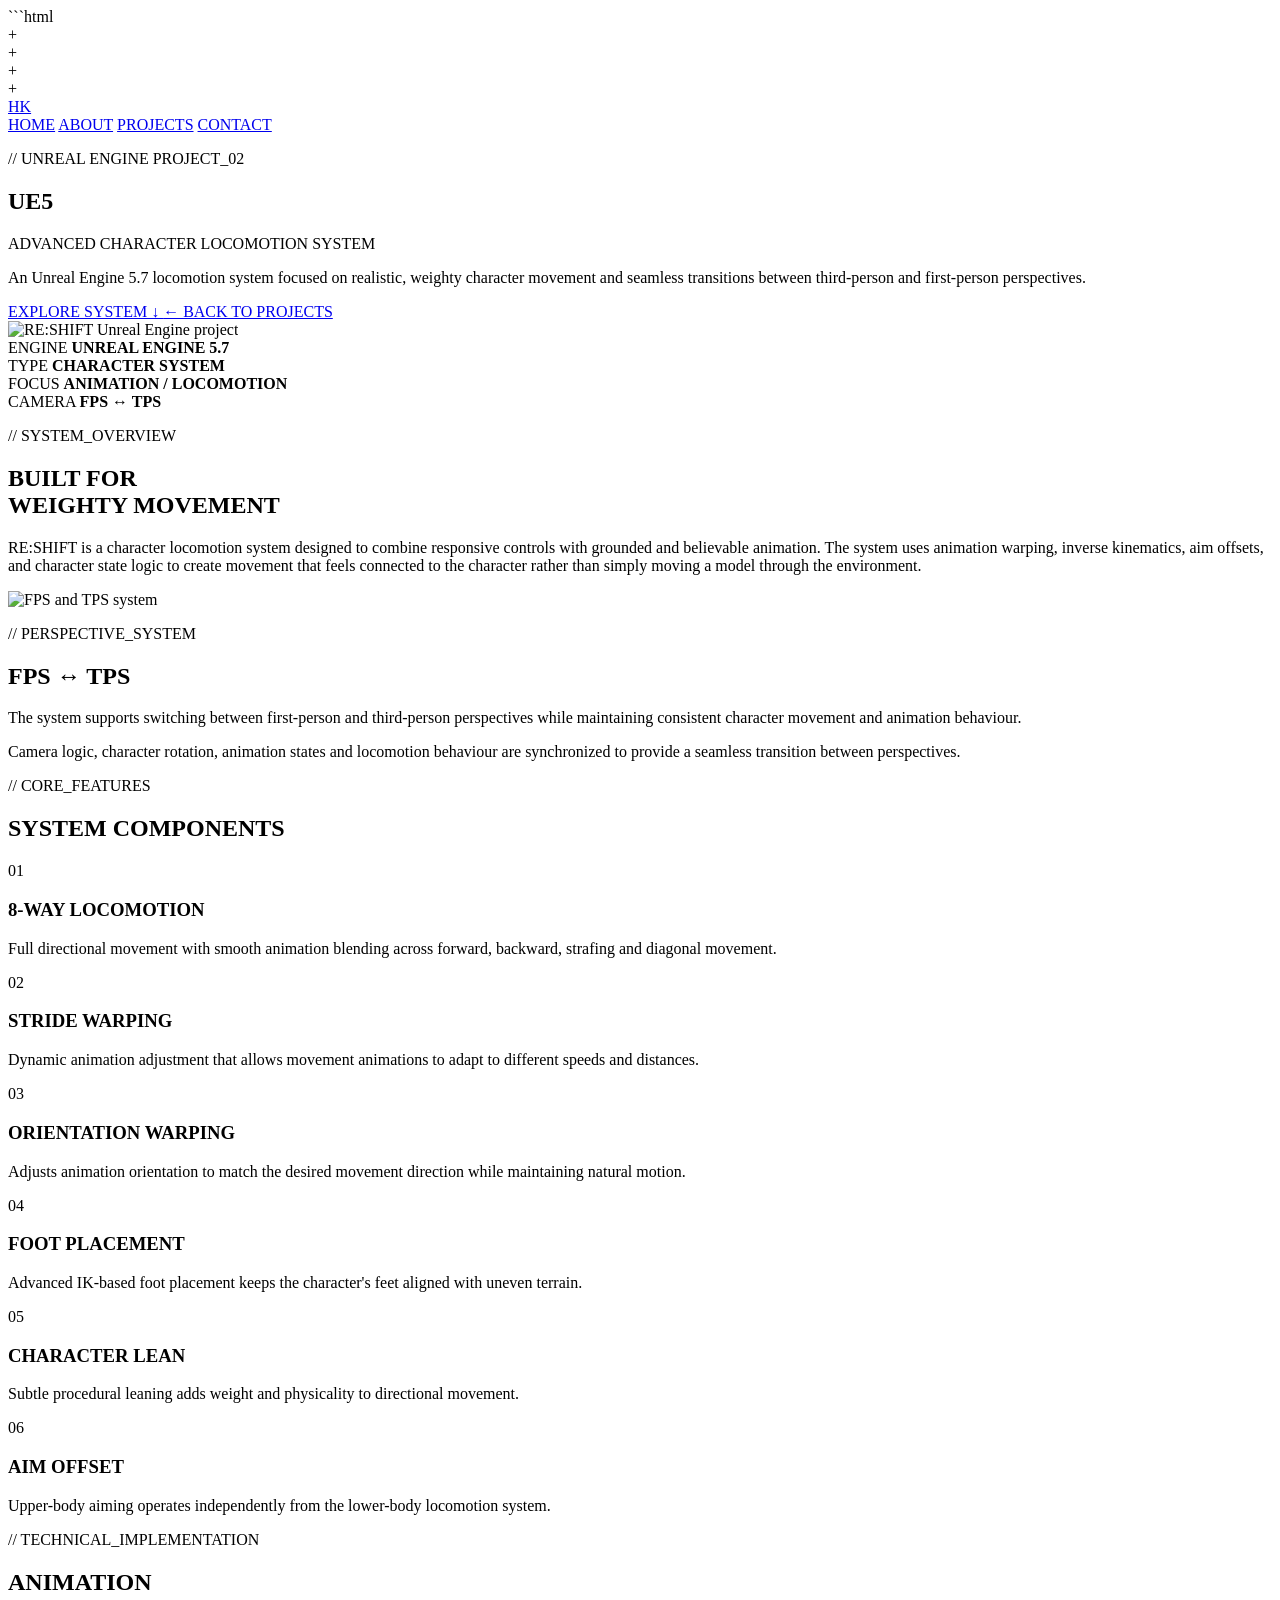
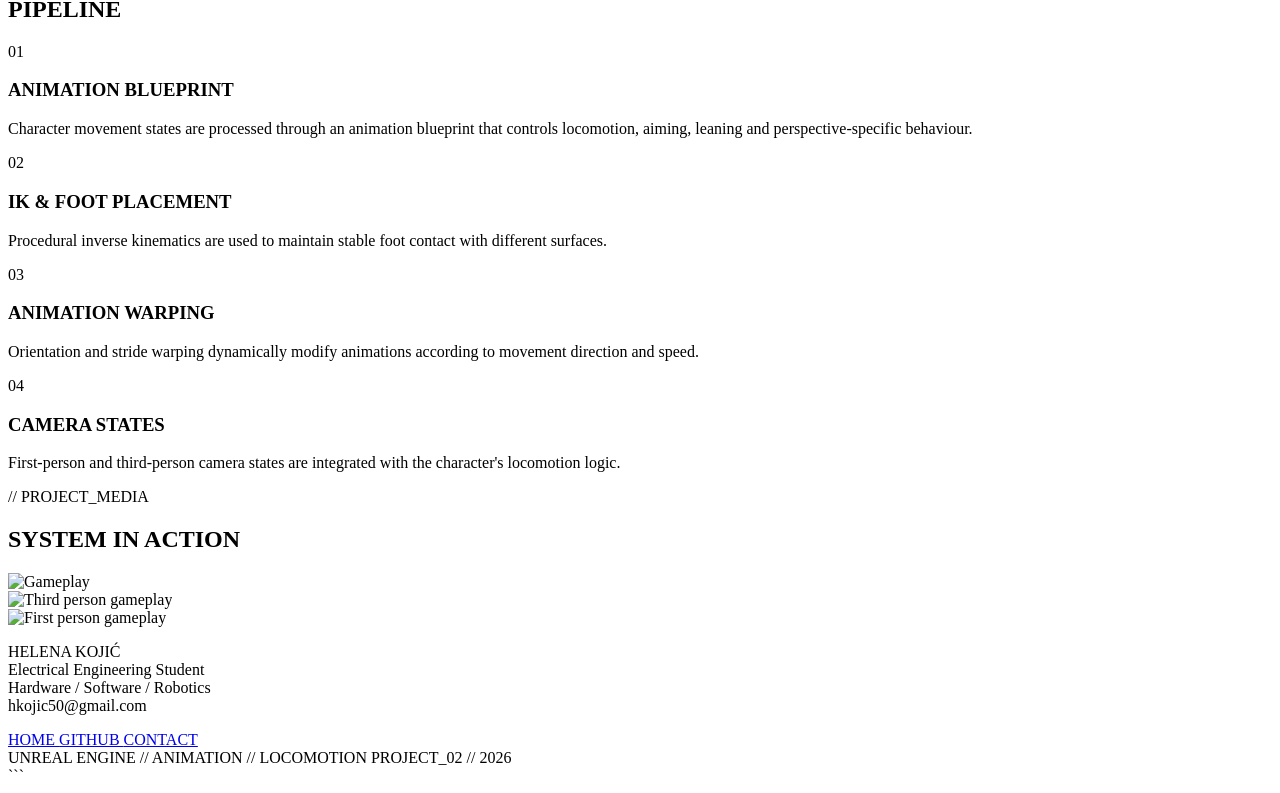
==== ue5locomotion.html @ e26e5b3f "Add link to Advanced Character Locomotion System in index.html and create ue5locomotion.html page" ====
```html
<!DOCTYPE html>
<html lang="en">

<head>
    <meta charset="UTF-8">
    <meta name="viewport" content="width=device-width, initial-scale=1.0">

    <title>Advanced Character Locomotion System</title>

    <link rel="stylesheet" href="unreal.css">
</head>

<body>

    <!-- BACKGROUND -->

    <div class="grid"></div>
    <div class="blueprint-line"></div>

    <div class="point point1"></div>
    <div class="point point2"></div>
    <div class="point point3"></div>

    <div class="marker marker1">+</div>
    <div class="marker marker2">+</div>
    <div class="marker marker3">+</div>
    <div class="marker marker4">+</div>


    <!-- HEADER -->

    <header class="header">

        <a href="index.html" class="logo">
            HK
        </a>

        <nav class="nav">

            <a href="index.html">HOME</a>
            <a href="about.html">ABOUT</a>
            <a href="index.html#projects">PROJECTS</a>
            <a href="contact.html">CONTACT</a>

        </nav>

    </header>


    <!-- PROJECT HERO -->

    <main>

        <section class="project-hero">

            <div class="project-header">

                <p class="tag">
                    // UNREAL ENGINE PROJECT_02
                </p>

                <h1>
                    UE5
                </h1>

                <p class="project-subtitle">
                    ADVANCED CHARACTER LOCOMOTION SYSTEM
                </p>

                <p class="project-intro">

                    An Unreal Engine 5.7 locomotion system focused on
                    realistic, weighty character movement and seamless
                    transitions between third-person and first-person perspectives.

                </p>

                <div class="project-buttons">

                    <a href="#features" class="btn">
                        EXPLORE SYSTEM ↓
                    </a>

                    <a href="index.html#projects" class="btn secondary">
                        ← BACK TO PROJECTS
                    </a>

                </div>

            </div>


            <!-- HERO IMAGE -->

            <div class="hero-project-image">

                <div class="corner top-left"></div>
                <div class="corner top-right"></div>
                <div class="corner bottom-left"></div>
                <div class="corner bottom-right"></div>

                <img
                    src="images/unreal/project-main.png"
                    alt="RE:SHIFT Unreal Engine project"
                >

            </div>

        </section>



        <!-- PROJECT METADATA -->

        <section class="metadata">

            <div class="meta-item">

                <span>ENGINE</span>
                <strong>UNREAL ENGINE 5.7</strong>

            </div>

            <div class="meta-item">

                <span>TYPE</span>
                <strong>CHARACTER SYSTEM</strong>

            </div>

            <div class="meta-item">

                <span>FOCUS</span>
                <strong>ANIMATION / LOCOMOTION</strong>

            </div>

            <div class="meta-item">

                <span>CAMERA</span>
                <strong>FPS ↔ TPS</strong>

            </div>

        </section>



        <!-- OVERVIEW -->

        <section class="overview">

            <p class="section-tag">
                // SYSTEM_OVERVIEW
            </p>

            <h2>
                BUILT FOR<br>
                WEIGHTY MOVEMENT
            </h2>

            <p class="overview-text">

                RE:SHIFT is a character locomotion system designed to
                combine responsive controls with grounded and believable
                animation. The system uses animation warping, inverse
                kinematics, aim offsets, and character state logic to create
                movement that feels connected to the character rather than
                simply moving a model through the environment.

            </p>

        </section>



        <!-- FPS TPS -->

        <section class="perspective">

            <div class="perspective-image">

                <img
                    src="images/unreal/fps-tps.png"
                    alt="FPS and TPS system"
                >

            </div>


            <div class="perspective-info">

                <p class="section-tag">
                    // PERSPECTIVE_SYSTEM
                </p>

                <h2>
                    FPS ↔ TPS
                </h2>

                <p>

                    The system supports switching between first-person and
                    third-person perspectives while maintaining consistent
                    character movement and animation behaviour.

                </p>

                <p>

                    Camera logic, character rotation, animation states and
                    locomotion behaviour are synchronized to provide a
                    seamless transition between perspectives.

                </p>

            </div>

        </section>



        <!-- FEATURES -->

        <section class="features" id="features">

            <p class="section-tag">
                // CORE_FEATURES
            </p>

            <h2>
                SYSTEM COMPONENTS
            </h2>


            <div class="feature-grid">


                <div class="feature-box">

                    <span>01</span>

                    <h3>
                        8-WAY LOCOMOTION
                    </h3>

                    <p>

                        Full directional movement with smooth animation
                        blending across forward, backward, strafing and
                        diagonal movement.

                    </p>

                </div>


                <div class="feature-box">

                    <span>02</span>

                    <h3>
                        STRIDE WARPING
                    </h3>

                    <p>

                        Dynamic animation adjustment that allows movement
                        animations to adapt to different speeds and
                        distances.

                    </p>

                </div>


                <div class="feature-box">

                    <span>03</span>

                    <h3>
                        ORIENTATION WARPING
                    </h3>

                    <p>

                        Adjusts animation orientation to match the desired
                        movement direction while maintaining natural motion.

                    </p>

                </div>


                <div class="feature-box">

                    <span>04</span>

                    <h3>
                        FOOT PLACEMENT
                    </h3>

                    <p>

                        Advanced IK-based foot placement keeps the character's
                        feet aligned with uneven terrain.

                    </p>

                </div>


                <div class="feature-box">

                    <span>05</span>

                    <h3>
                        CHARACTER LEAN
                    </h3>

                    <p>

                        Subtle procedural leaning adds weight and physicality
                        to directional movement.

                    </p>

                </div>


                <div class="feature-box">

                    <span>06</span>

                    <h3>
                        AIM OFFSET
                    </h3>

                    <p>

                        Upper-body aiming operates independently from the
                        lower-body locomotion system.

                    </p>

                </div>


            </div>

        </section>



        <!-- TECHNICAL SECTION -->

        <section class="technical">

            <div class="technical-header">

                <p class="section-tag">
                    // TECHNICAL_IMPLEMENTATION
                </p>

                <h2>
                    ANIMATION<br>
                    PIPELINE
                </h2>

            </div>


            <div class="technical-content">

                <div class="technical-item">

                    <span>01</span>

                    <div>

                        <h3>
                            ANIMATION BLUEPRINT
                        </h3>

                        <p>

                            Character movement states are processed through
                            an animation blueprint that controls locomotion,
                            aiming, leaning and perspective-specific behaviour.

                        </p>

                    </div>

                </div>


                <div class="technical-item">

                    <span>02</span>

                    <div>

                        <h3>
                            IK & FOOT PLACEMENT
                        </h3>

                        <p>

                            Procedural inverse kinematics are used to maintain
                            stable foot contact with different surfaces.

                        </p>

                    </div>

                </div>


                <div class="technical-item">

                    <span>03</span>

                    <div>

                        <h3>
                            ANIMATION WARPING
                        </h3>

                        <p>

                            Orientation and stride warping dynamically modify
                            animations according to movement direction and speed.

                        </p>

                    </div>

                </div>


                <div class="technical-item">

                    <span>04</span>

                    <div>

                        <h3>
                            CAMERA STATES
                        </h3>

                        <p>

                            First-person and third-person camera states are
                            integrated with the character's locomotion logic.

                        </p>

                    </div>

                </div>

            </div>

        </section>



        <!-- GALLERY -->

        <section class="gallery">

            <p class="section-tag">
                // PROJECT_MEDIA
            </p>

            <h2>
                SYSTEM IN ACTION
            </h2>


            <div class="gallery-grid">

                <div class="gallery-item large">

                    <img
                        src="images/unreal/gameplay1.png"
                        alt="Gameplay"
                    >

                </div>


                <div class="gallery-item">

                    <img
                        src="images/unreal/gameplay2.png"
                        alt="Third person gameplay"
                    >

                </div>


                <div class="gallery-item">

                    <img
                        src="images/unreal/gameplay3.png"
                        alt="First person gameplay"
                    >

                </div>

            </div>

        </section>


    </main>



    <!-- FOOTER -->

    <footer class="footer">

        <div class="footer-main">

            <div class="footer-brand">

                <p>

                    HELENA KOJIĆ<br>
                    Electrical Engineering Student<br>
                    Hardware / Software / Robotics<br>
                    hkojic50@gmail.com

                </p>

            </div>


            <div class="footer-links">

                <a href="index.html">
                    HOME
                </a>

                <a href="https://github.com/l3nna" target="_blank">
                    GITHUB
                </a>

                <a href="contact.html">
                    CONTACT
                </a>

            </div>

        </div>


        <div class="footer-meta">

            <span>
                UNREAL ENGINE // ANIMATION // LOCOMOTION
            </span>

            <span>
                PROJECT_02 // 2026
            </span>

        </div>

    </footer>


</body>

</html>
```
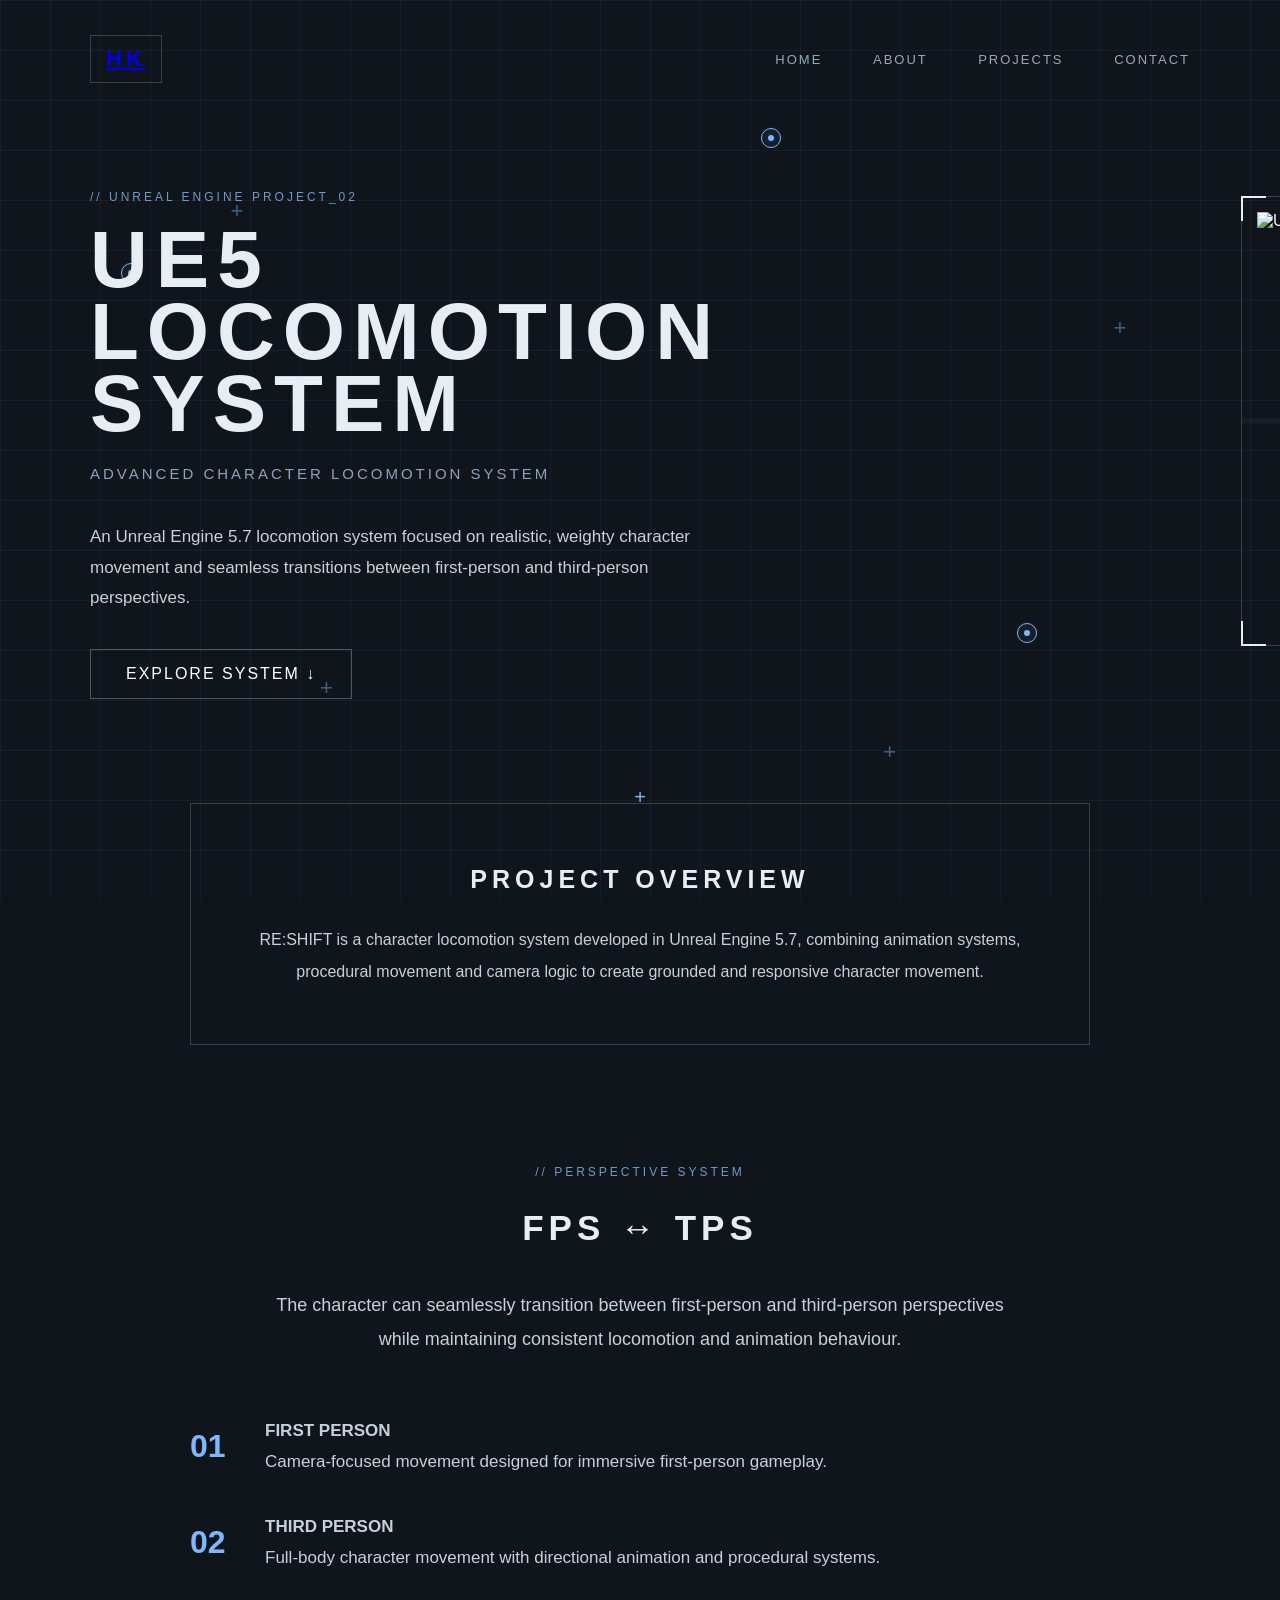
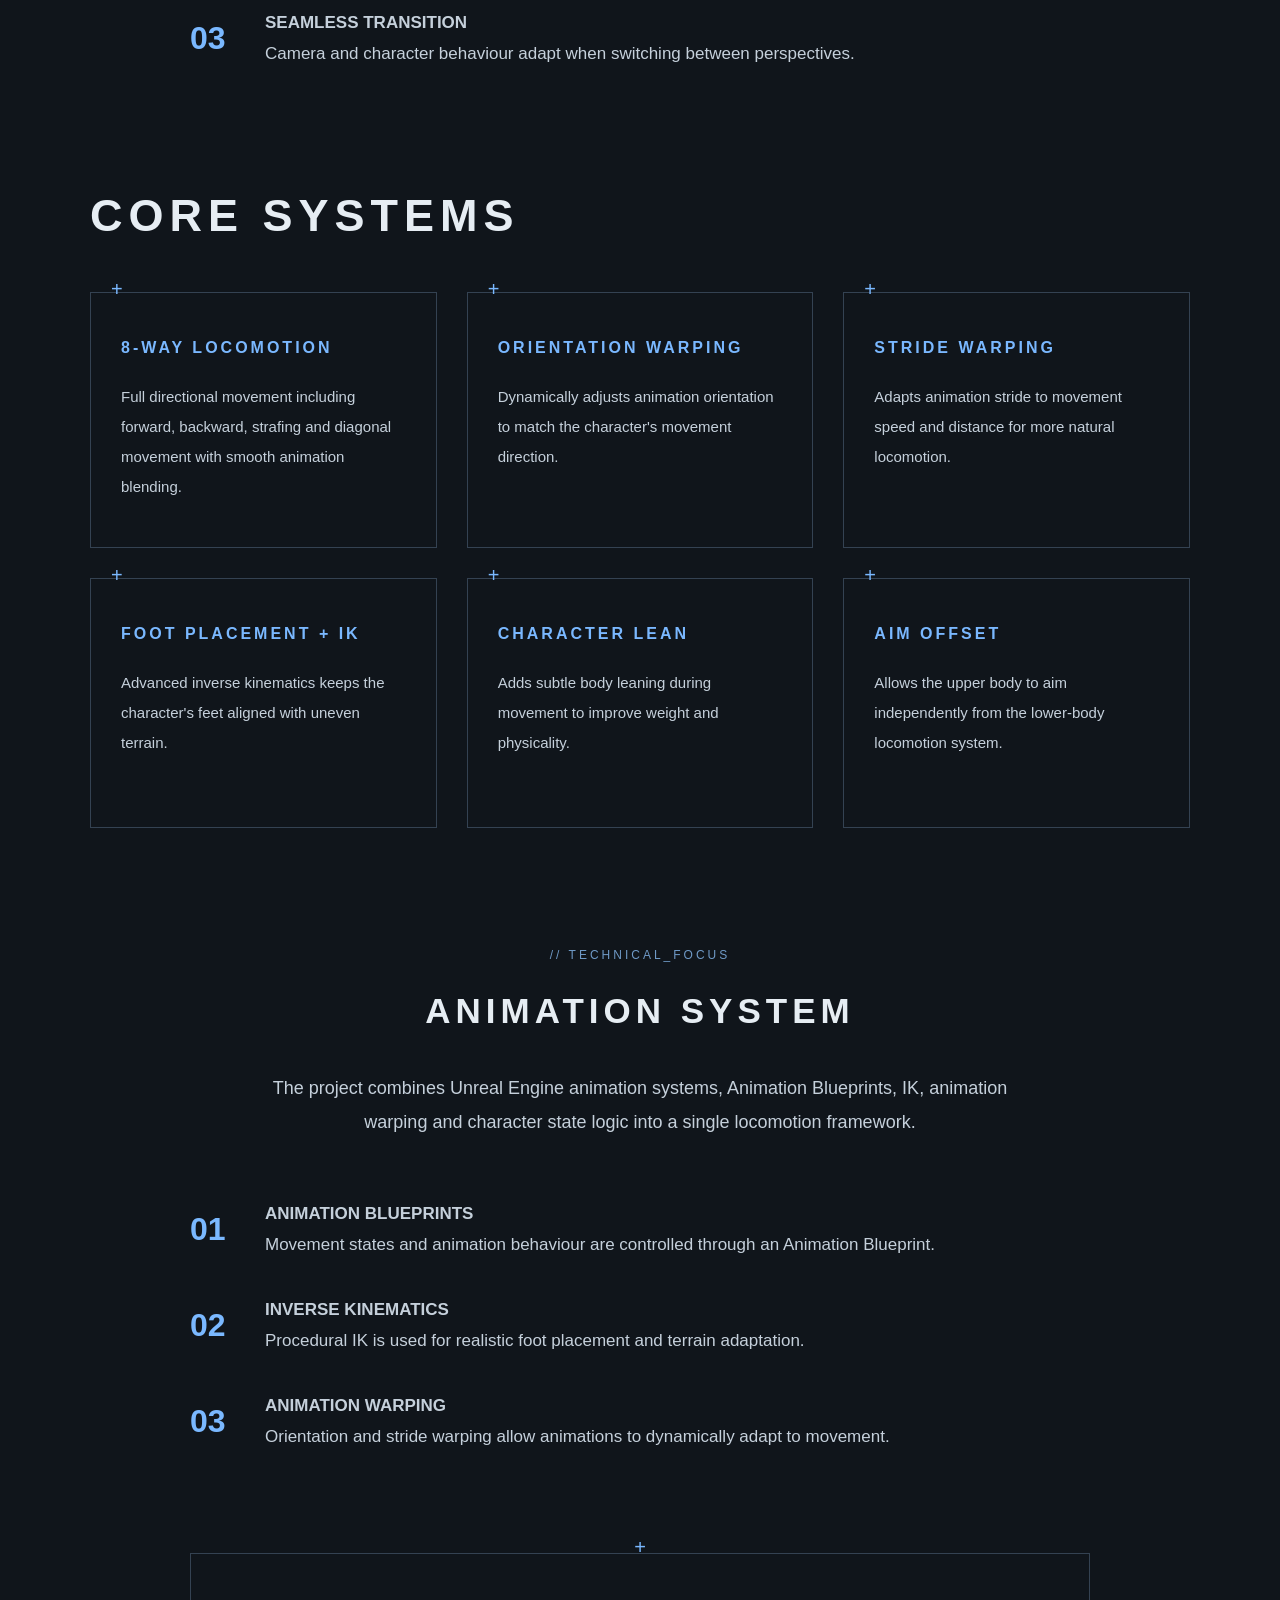
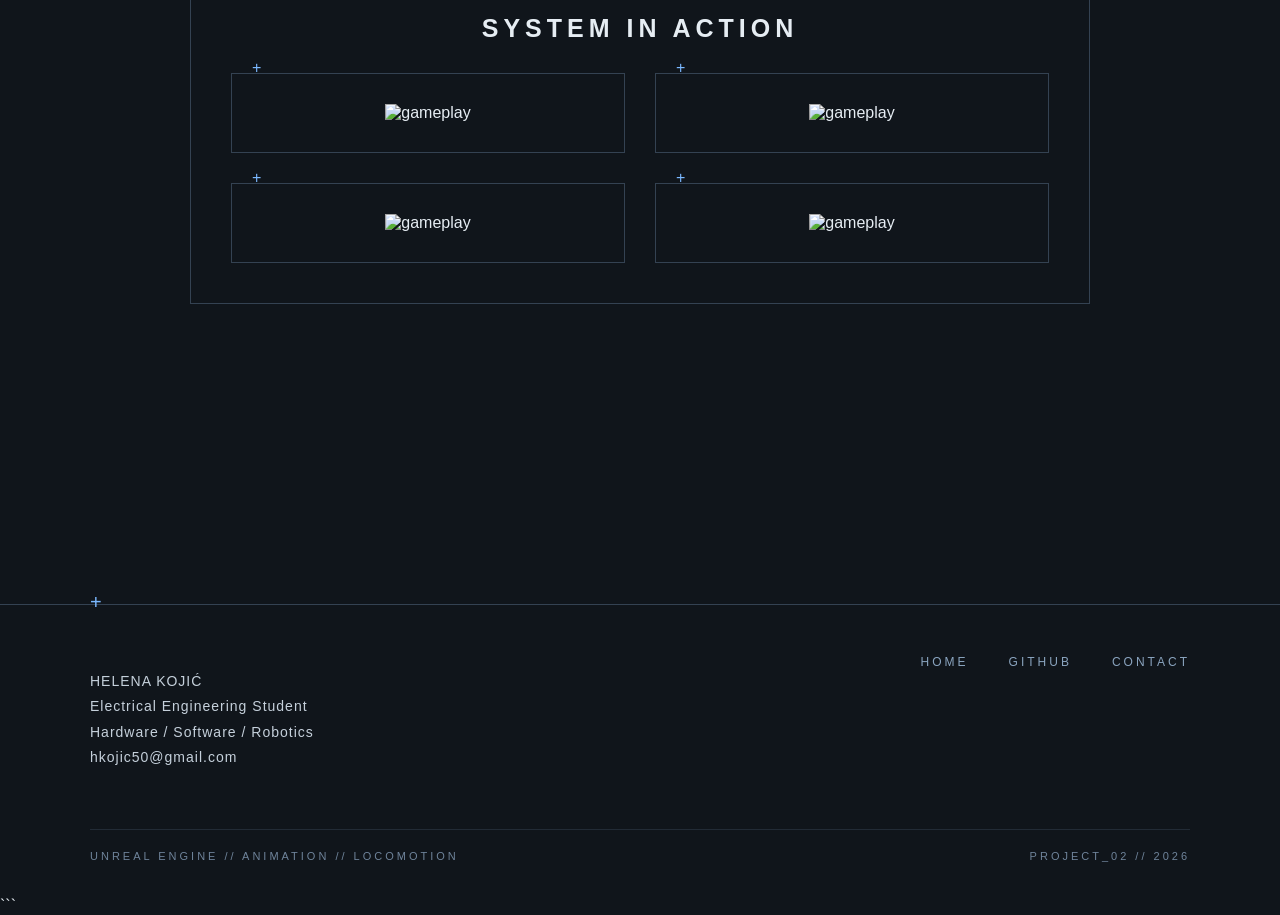
==== commit e12f2ea5: "Add photo styling and update UE5 locomotion page structure" ====
--- a/ue5locomotion.html
+++ b/ue5locomotion.html
@@ -1,23 +1,27 @@
 
-
-```html
 <!DOCTYPE html>
 <html lang="en">
 
 <head>
+
     <meta charset="UTF-8">
+
     <meta name="viewport" content="width=device-width, initial-scale=1.0">
 
-    <title>Advanced Character Locomotion System</title>
-
-    <link rel="stylesheet" href="unreal.css">
+    <title>UE5 Locomotion System</title>
+
+    <link rel="stylesheet" href="style.css">
+
 </head>
 
+
 <body>
 
-    <!-- BACKGROUND -->
+
+    <!-- Background -->
 
     <div class="grid"></div>
+
     <div class="blueprint-line"></div>
 
     <div class="point point1"></div>
@@ -30,7 +34,7 @@
     <div class="marker marker4">+</div>
 
 
-    <!-- HEADER -->
+    <!-- Header -->
 
     <header class="header">
 
@@ -38,210 +42,243 @@
             HK
         </a>
 
+
         <nav class="nav">
 
-            <a href="index.html">HOME</a>
-            <a href="about.html">ABOUT</a>
-            <a href="index.html#projects">PROJECTS</a>
-            <a href="contact.html">CONTACT</a>
+            <a href="index.html">
+                HOME
+            </a>
+
+            <a href="about.html">
+                ABOUT
+            </a>
+
+            <a href="index.html#projects">
+                PROJECTS
+            </a>
+
+            <a href="contact.html">
+                CONTACT
+            </a>
 
         </nav>
 
     </header>
 
 
-    <!-- PROJECT HERO -->
-
-    <main>
-
-        <section class="project-hero">
-
-            <div class="project-header">
+
+    <!-- Project -->
+
+    <main class="about-page">
+
+
+        <!-- Project Header -->
+
+        <section class="profile-section">
+
+
+            <div class="profile-text">
 
                 <p class="tag">
                     // UNREAL ENGINE PROJECT_02
                 </p>
 
+
                 <h1>
-                    UE5
+                    UE5 LOCOMOTION SYSTEM
                 </h1>
 
-                <p class="project-subtitle">
+
+                <p class="subtitle">
                     ADVANCED CHARACTER LOCOMOTION SYSTEM
                 </p>
 
-                <p class="project-intro">
+
+                <p class="description">
 
                     An Unreal Engine 5.7 locomotion system focused on
                     realistic, weighty character movement and seamless
-                    transitions between third-person and first-person perspectives.
+                    transitions between first-person and third-person
+                    perspectives.
 
                 </p>
 
-                <div class="project-buttons">
-
-                    <a href="#features" class="btn">
-                        EXPLORE SYSTEM ↓
-                    </a>
-
-                    <a href="index.html#projects" class="btn secondary">
-                        ← BACK TO PROJECTS
-                    </a>
-
-                </div>
-
-            </div>
-
-
-            <!-- HERO IMAGE -->
-
-            <div class="hero-project-image">
-
-                <div class="corner top-left"></div>
-                <div class="corner top-right"></div>
-                <div class="corner bottom-left"></div>
-                <div class="corner bottom-right"></div>
-
-                <img
-                    src="images/unreal/project-main.png"
-                    alt="RE:SHIFT Unreal Engine project"
-                >
-
-            </div>
+
+                <br>
+
+
+                <a href="#features" class="btn">
+                    EXPLORE SYSTEM ↓
+                </a>
+
+
+            </div>
+
+
+
+            <!-- Main Project Image -->
+
+            <div class="photo1">
+
+                <div class="photo-frame">
+
+                    <div class="corner top-left"></div>
+                    <div class="corner top-right"></div>
+                    <div class="corner bottom-left"></div>
+                    <div class="corner bottom-right"></div>
+
+
+                    <img
+                        src="photos/ue5.png"
+                        class="profile"
+                        alt="Unreal Engine project"
+                    >
+
+                </div>
+
+
+                <p class="photo-label">
+                    UNREAL_ENGINE_5.7
+                </p>
+
+            </div>
+
 
         </section>
 
 
 
-        <!-- PROJECT METADATA -->
-
-        <section class="metadata">
-
-            <div class="meta-item">
-
-                <span>ENGINE</span>
-                <strong>UNREAL ENGINE 5.7</strong>
-
-            </div>
-
-            <div class="meta-item">
-
-                <span>TYPE</span>
-                <strong>CHARACTER SYSTEM</strong>
-
-            </div>
-
-            <div class="meta-item">
-
-                <span>FOCUS</span>
-                <strong>ANIMATION / LOCOMOTION</strong>
-
-            </div>
-
-            <div class="meta-item">
-
-                <span>CAMERA</span>
-                <strong>FPS ↔ TPS</strong>
-
-            </div>
+        <!-- Project Overview -->
+
+        <section class="focus-section">
+
+
+            <div class="focus-box">
+
+                <h2>
+                    PROJECT OVERVIEW
+                </h2>
+
+
+                <p>
+
+                    RE:SHIFT is a character locomotion system developed
+                    in Unreal Engine 5.7, combining animation systems,
+                    procedural movement and camera logic to create
+                    grounded and responsive character movement.
+
+                </p>
+
+            </div>
+
 
         </section>
 
 
 
-        <!-- OVERVIEW -->
-
-        <section class="overview">
-
-            <p class="section-tag">
-                // SYSTEM_OVERVIEW
+        <!-- FPS / TPS -->
+
+        <section class="exploration">
+
+
+            <p class="tag">
+                // PERSPECTIVE SYSTEM
             </p>
 
+
             <h2>
-                BUILT FOR<br>
-                WEIGHTY MOVEMENT
+                FPS ↔ TPS
             </h2>
 
-            <p class="overview-text">
-
-                RE:SHIFT is a character locomotion system designed to
-                combine responsive controls with grounded and believable
-                animation. The system uses animation warping, inverse
-                kinematics, aim offsets, and character state logic to create
-                movement that feels connected to the character rather than
-                simply moving a model through the environment.
+
+            <p class="exploration-text">
+
+                The character can seamlessly transition between
+                first-person and third-person perspectives while
+                maintaining consistent locomotion and animation behaviour.
 
             </p>
 
+
+            <div class="exploration-grid">
+
+
+                <div class="exploration-item">
+
+                    <span>
+                        01
+                    </span>
+
+                    <p>
+
+                        <strong>FIRST PERSON</strong><br>
+
+                        Camera-focused movement designed for
+                        immersive first-person gameplay.
+
+                    </p>
+
+                </div>
+
+
+
+                <div class="exploration-item">
+
+                    <span>
+                        02
+                    </span>
+
+                    <p>
+
+                        <strong>THIRD PERSON</strong><br>
+
+                        Full-body character movement with
+                        directional animation and procedural systems.
+
+                    </p>
+
+                </div>
+
+
+
+                <div class="exploration-item">
+
+                    <span>
+                        03
+                    </span>
+
+                    <p>
+
+                        <strong>SEAMLESS TRANSITION</strong><br>
+
+                        Camera and character behaviour adapt
+                        when switching between perspectives.
+
+                    </p>
+
+                </div>
+
+
+            </div>
+
         </section>
 
 
 
-        <!-- FPS TPS -->
-
-        <section class="perspective">
-
-            <div class="perspective-image">
-
-                <img
-                    src="images/unreal/fps-tps.png"
-                    alt="FPS and TPS system"
-                >
-
-            </div>
-
-
-            <div class="perspective-info">
-
-                <p class="section-tag">
-                    // PERSPECTIVE_SYSTEM
-                </p>
-
-                <h2>
-                    FPS ↔ TPS
-                </h2>
-
-                <p>
-
-                    The system supports switching between first-person and
-                    third-person perspectives while maintaining consistent
-                    character movement and animation behaviour.
-
-                </p>
-
-                <p>
-
-                    Camera logic, character rotation, animation states and
-                    locomotion behaviour are synchronized to provide a
-                    seamless transition between perspectives.
-
-                </p>
-
-            </div>
-
-        </section>
-
-
-
-        <!-- FEATURES -->
-
-        <section class="features" id="features">
-
-            <p class="section-tag">
-                // CORE_FEATURES
-            </p>
+        <!-- Features -->
+
+        <section class="skills" id="features">
+
 
             <h2>
-                SYSTEM COMPONENTS
+                CORE SYSTEMS
             </h2>
 
 
-            <div class="feature-grid">
-
-
-                <div class="feature-box">
-
-                    <span>01</span>
+            <div class="skills-grid">
+
+
+                <div class="skill-box">
 
                     <h3>
                         8-WAY LOCOMOTION
@@ -249,18 +286,34 @@
 
                     <p>
 
-                        Full directional movement with smooth animation
-                        blending across forward, backward, strafing and
-                        diagonal movement.
-
-                    </p>
-
-                </div>
-
-
-                <div class="feature-box">
-
-                    <span>02</span>
+                        Full directional movement including
+                        forward, backward, strafing and diagonal
+                        movement with smooth animation blending.
+
+                    </p>
+
+                </div>
+
+
+
+                <div class="skill-box">
+
+                    <h3>
+                        ORIENTATION WARPING
+                    </h3>
+
+                    <p>
+
+                        Dynamically adjusts animation orientation
+                        to match the character's movement direction.
+
+                    </p>
+
+                </div>
+
+
+
+                <div class="skill-box">
 
                     <h3>
                         STRIDE WARPING
@@ -268,54 +321,33 @@
 
                     <p>
 
-                        Dynamic animation adjustment that allows movement
-                        animations to adapt to different speeds and
-                        distances.
-
-                    </p>
-
-                </div>
-
-
-                <div class="feature-box">
-
-                    <span>03</span>
+                        Adapts animation stride to movement speed
+                        and distance for more natural locomotion.
+
+                    </p>
+
+                </div>
+
+
+
+                <div class="skill-box">
 
                     <h3>
-                        ORIENTATION WARPING
+                        FOOT PLACEMENT + IK
                     </h3>
 
                     <p>
 
-                        Adjusts animation orientation to match the desired
-                        movement direction while maintaining natural motion.
-
-                    </p>
-
-                </div>
-
-
-                <div class="feature-box">
-
-                    <span>04</span>
-
-                    <h3>
-                        FOOT PLACEMENT
-                    </h3>
-
-                    <p>
-
-                        Advanced IK-based foot placement keeps the character's
-                        feet aligned with uneven terrain.
-
-                    </p>
-
-                </div>
-
-
-                <div class="feature-box">
-
-                    <span>05</span>
+                        Advanced inverse kinematics keeps the
+                        character's feet aligned with uneven terrain.
+
+                    </p>
+
+                </div>
+
+
+
+                <div class="skill-box">
 
                     <h3>
                         CHARACTER LEAN
@@ -323,17 +355,16 @@
 
                     <p>
 
-                        Subtle procedural leaning adds weight and physicality
-                        to directional movement.
-
-                    </p>
-
-                </div>
-
-
-                <div class="feature-box">
-
-                    <span>06</span>
+                        Adds subtle body leaning during movement
+                        to improve weight and physicality.
+
+                    </p>
+
+                </div>
+
+
+
+                <div class="skill-box">
 
                     <h3>
                         AIM OFFSET
@@ -341,192 +372,188 @@
 
                     <p>
 
-                        Upper-body aiming operates independently from the
-                        lower-body locomotion system.
-
-                    </p>
-
-                </div>
-
-
-            </div>
+                        Allows the upper body to aim independently
+                        from the lower-body locomotion system.
+
+                    </p>
+
+                </div>
+
+
+            </div>
+
 
         </section>
 
 
 
-        <!-- TECHNICAL SECTION -->
-
-        <section class="technical">
-
-            <div class="technical-header">
-
-                <p class="section-tag">
-                    // TECHNICAL_IMPLEMENTATION
-                </p>
+        <!-- Technical Focus -->
+
+        <section class="exploration">
+
+
+            <p class="tag">
+                // TECHNICAL_FOCUS
+            </p>
+
+
+            <h2>
+                ANIMATION SYSTEM
+            </h2>
+
+
+            <p class="exploration-text">
+
+                The project combines Unreal Engine animation systems,
+                Animation Blueprints, IK, animation warping and
+                character state logic into a single locomotion framework.
+
+            </p>
+
+
+            <div class="exploration-grid">
+
+
+                <div class="exploration-item">
+
+                    <span>
+                        01
+                    </span>
+
+                    <p>
+
+                        <strong>ANIMATION BLUEPRINTS</strong><br>
+
+                        Movement states and animation behaviour are
+                        controlled through an Animation Blueprint.
+
+                    </p>
+
+                </div>
+
+
+
+                <div class="exploration-item">
+
+                    <span>
+                        02
+                    </span>
+
+                    <p>
+
+                        <strong>INVERSE KINEMATICS</strong><br>
+
+                        Procedural IK is used for realistic foot
+                        placement and terrain adaptation.
+
+                    </p>
+
+                </div>
+
+
+
+                <div class="exploration-item">
+
+                    <span>
+                        03
+                    </span>
+
+                    <p>
+
+                        <strong>ANIMATION WARPING</strong><br>
+
+                        Orientation and stride warping allow animations
+                        to dynamically adapt to movement.
+
+                    </p>
+
+                </div>
+
+
+            </div>
+
+        </section>
+
+
+
+        <!-- Gallery -->
+
+        <section class="focus-section">
+
+
+            <div class="focus-box">
 
                 <h2>
-                    ANIMATION<br>
-                    PIPELINE
+                    SYSTEM IN ACTION
                 </h2>
 
-            </div>
-
-
-            <div class="technical-content">
-
-                <div class="technical-item">
-
-                    <span>01</span>
-
-                    <div>
-
-                        <h3>
-                            ANIMATION BLUEPRINT
-                        </h3>
-
-                        <p>
-
-                            Character movement states are processed through
-                            an animation blueprint that controls locomotion,
-                            aiming, leaning and perspective-specific behaviour.
-
-                        </p>
+
+                <div class="interest-grid">
+
+
+                    <div class="interest-box">
+
+                        <img
+                            src="images/unreal/gameplay1.png"
+                            style="width:100%;"
+                            alt="gameplay"
+                        >
 
                     </div>
 
-                </div>
-
-
-                <div class="technical-item">
-
-                    <span>02</span>
-
-                    <div>
-
-                        <h3>
-                            IK & FOOT PLACEMENT
-                        </h3>
-
-                        <p>
-
-                            Procedural inverse kinematics are used to maintain
-                            stable foot contact with different surfaces.
-
-                        </p>
+
+                    <div class="interest-box">
+
+                        <img
+                            src="images/unreal/gameplay2.png"
+                            style="width:100%;"
+                            alt="gameplay"
+                        >
 
                     </div>
 
-                </div>
-
-
-                <div class="technical-item">
-
-                    <span>03</span>
-
-                    <div>
-
-                        <h3>
-                            ANIMATION WARPING
-                        </h3>
-
-                        <p>
-
-                            Orientation and stride warping dynamically modify
-                            animations according to movement direction and speed.
-
-                        </p>
+
+                    <div class="interest-box">
+
+                        <img
+                            src="images/unreal/gameplay3.png"
+                            style="width:100%;"
+                            alt="gameplay"
+                        >
 
                     </div>
 
-                </div>
-
-
-                <div class="technical-item">
-
-                    <span>04</span>
-
-                    <div>
-
-                        <h3>
-                            CAMERA STATES
-                        </h3>
-
-                        <p>
-
-                            First-person and third-person camera states are
-                            integrated with the character's locomotion logic.
-
-                        </p>
+
+                    <div class="interest-box">
+
+                        <img
+                            src="images/unreal/gameplay4.png"
+                            style="width:100%;"
+                            alt="gameplay"
+                        >
 
                     </div>
 
-                </div>
-
-            </div>
+
+                </div>
+
+            </div>
+
 
         </section>
 
 
-
-        <!-- GALLERY -->
-
-        <section class="gallery">
-
-            <p class="section-tag">
-                // PROJECT_MEDIA
-            </p>
-
-            <h2>
-                SYSTEM IN ACTION
-            </h2>
-
-
-            <div class="gallery-grid">
-
-                <div class="gallery-item large">
-
-                    <img
-                        src="images/unreal/gameplay1.png"
-                        alt="Gameplay"
-                    >
-
-                </div>
-
-
-                <div class="gallery-item">
-
-                    <img
-                        src="images/unreal/gameplay2.png"
-                        alt="Third person gameplay"
-                    >
-
-                </div>
-
-
-                <div class="gallery-item">
-
-                    <img
-                        src="images/unreal/gameplay3.png"
-                        alt="First person gameplay"
-                    >
-
-                </div>
-
-            </div>
-
-        </section>
-
-
     </main>
 
 
 
-    <!-- FOOTER -->
+    <!-- Footer -->
 
     <footer class="footer">
 
+
         <div class="footer-main">
+
 
             <div class="footer-brand">
 
@@ -542,13 +569,17 @@
             </div>
 
 
+
             <div class="footer-links">
 
                 <a href="index.html">
                     HOME
                 </a>
 
-                <a href="https://github.com/l3nna" target="_blank">
+                <a
+                    href="https://github.com/l3nna"
+                    target="_blank"
+                >
                     GITHUB
                 </a>
 
@@ -558,7 +589,9 @@
 
             </div>
 
+
         </div>
+
 
 
         <div class="footer-meta">
@@ -567,12 +600,14 @@
                 UNREAL ENGINE // ANIMATION // LOCOMOTION
             </span>
 
+
             <span>
                 PROJECT_02 // 2026
             </span>
 
         </div>
 
+
     </footer>
 
 
--- a/style.css
+++ b/style.css
@@ -0,0 +1,2203 @@
+/* Variables */
+
+:root {
+
+    --bg: #10151b;
+    --text: #e6edf3;
+
+    --muted: #8aa4bf;
+    --soft: #c5d0db;
+
+    --line: #344252;
+    --accent: #7ab8ff;
+
+}
+
+
+/* Reset */
+
+* {
+
+    box-sizing: border-box;
+
+}
+
+
+html {
+
+    scroll-behavior: smooth;
+
+}
+
+
+body {
+
+    margin: 0;
+
+    background: var(--bg);
+
+    color: var(--text);
+
+    font-family: "Segoe UI", sans-serif;
+
+    overflow-x: hidden;
+
+}
+
+
+
+/* Background */
+
+
+.grid {
+
+    position: fixed;
+
+    inset: 0;
+
+    background-image:
+    linear-gradient(rgba(120,170,220,.07) 1px, transparent 1px),
+    linear-gradient(90deg, rgba(120,170,220,.07) 1px, transparent 1px);
+
+    background-size: 50px 50px;
+
+    z-index: -3;
+
+    animation: gridMove 20s linear infinite;
+
+}
+
+
+@keyframes gridMove {
+
+    from {
+
+        background-position: 0 0;
+
+    }
+
+
+    to {
+
+        background-position: 50px 50px;
+
+    }
+
+}
+
+
+
+.blueprint-line {
+
+    position: fixed;
+
+    width: 300px;
+
+    height: 1px;
+
+    background: var(--accent);
+
+    opacity: .25;
+
+    top: 25%;
+
+    left: -300px;
+
+    z-index: -1;
+
+    animation: lineMove 12s linear infinite;
+
+}
+
+
+@keyframes lineMove {
+
+    from {
+
+        transform: translateX(0);
+
+    }
+
+
+    to {
+
+        transform: translateX(160vw);
+
+    }
+
+}
+
+
+
+/* Background points */
+
+
+.point {
+
+    position: fixed;
+
+    width: 6px;
+
+    height: 6px;
+
+    background: var(--accent);
+
+    border-radius: 50%;
+
+    box-shadow: 0 0 12px rgba(122,184,255,.8);
+
+    z-index: -1;
+
+    animation: nodePulse 3s infinite;
+
+}
+
+
+
+.point::after {
+
+    content:"";
+
+    position:absolute;
+
+    width:18px;
+
+    height:18px;
+
+    border:1px solid var(--accent);
+
+    border-radius:50%;
+
+    left:-7px;
+
+    top:-7px;
+
+    animation: radarPulse 3s infinite;
+
+}
+
+
+
+.point1 {
+
+    top:30%;
+
+    left:10%;
+
+}
+
+
+.point2 {
+
+    top:70%;
+
+    left:80%;
+
+    animation-delay:1s;
+
+}
+
+
+.point3 {
+
+    top:15%;
+
+    left:60%;
+
+    animation-delay:.5s;
+
+}
+
+
+
+@keyframes nodePulse {
+
+    0%,100% {
+
+        opacity:.35;
+
+    }
+
+
+    50% {
+
+        opacity:1;
+
+    }
+
+}
+
+
+
+@keyframes radarPulse {
+
+    from {
+
+        transform:scale(.5);
+
+        opacity:.6;
+
+    }
+
+
+    to {
+
+        transform:scale(2);
+
+        opacity:0;
+
+    }
+
+}
+
+
+
+/* Blueprint + markers */
+
+
+.marker {
+
+    position: fixed;
+
+    color: var(--accent);
+
+    font-size:22px;
+
+    opacity:.45;
+
+    z-index:-1;
+
+    animation: markerPulse 4s infinite ease-in-out;
+
+}
+
+
+.marker1 {
+
+    top:22%;
+
+    left:18%;
+
+}
+
+
+.marker2 {
+
+    top:75%;
+
+    left:25%;
+
+    animation-delay:1s;
+
+}
+
+
+.marker3 {
+
+    top:35%;
+
+    right:12%;
+
+    animation-delay:.5s;
+
+}
+
+
+.marker4 {
+
+    bottom:15%;
+
+    right:30%;
+
+    animation-delay:2s;
+
+}
+
+
+
+@keyframes markerPulse {
+
+    0%,100% {
+
+        opacity:.25;
+
+        transform:scale(1);
+
+    }
+
+
+    50% {
+
+        opacity:.7;
+
+        transform:scale(1.15);
+
+    }
+
+}
+
+
+
+/* Header */
+
+
+.header {
+
+    display:flex;
+
+    justify-content:space-between;
+
+    align-items:center;
+
+    padding:35px 90px;
+
+}
+
+
+
+.logo {
+
+    font-size:22px;
+
+    font-weight:700;
+
+    letter-spacing:4px;
+
+    border:1px solid var(--line);
+
+    padding:10px 15px;
+
+    animation: glow 3s infinite ease-in-out;
+
+}
+
+
+
+@keyframes glow {
+
+    0%,100% {
+
+        box-shadow:none;
+
+    }
+
+
+    50% {
+
+        box-shadow:0 0 15px rgba(122,184,255,.25);
+
+    }
+
+}
+
+
+
+
+/* Navigation */
+
+
+.nav a {
+
+    position:relative;
+
+    margin-left:45px;
+
+    color:#93a8bd;
+
+    text-decoration:none;
+
+    font-size:13px;
+
+    letter-spacing:2px;
+
+    transition:.3s;
+
+}
+
+
+
+.nav a:hover {
+
+    color:white;
+
+}
+
+
+
+.nav a::after {
+
+    content:"";
+
+    position:absolute;
+
+    left:0;
+
+    bottom:-8px;
+
+    width:0;
+
+    height:1px;
+
+    background:var(--accent);
+
+    transition:.3s;
+
+}
+
+
+
+.nav a:hover::after {
+
+    width:100%;
+
+}
+
+
+
+
+/* Hero */
+
+
+.hero {
+
+    min-height:80vh;
+
+    display:flex;
+
+    justify-content:space-between;
+
+    align-items:center;
+
+    padding:60px 90px;
+
+}
+
+
+
+.hero-left {
+
+    max-width:650px;
+
+    animation:slideIn 1s ease forwards;
+
+}
+
+
+
+.hero-right {
+
+    display:flex;
+
+    flex-direction:column;
+
+    align-items:center;
+
+    animation:fadeIn 1.2s ease forwards;
+
+}
+
+
+
+
+@keyframes slideIn {
+
+    from {
+
+        opacity:0;
+
+        transform:translateX(-40px);
+
+    }
+
+
+    to {
+
+        opacity:1;
+
+        transform:translateX(0);
+
+    }
+
+}
+
+
+
+@keyframes fadeIn {
+
+    from {
+
+        opacity:0;
+
+        transform:translateY(30px);
+
+    }
+
+
+    to {
+
+        opacity:1;
+
+        transform:translateY(0);
+
+    }
+
+}
+
+
+
+
+/* Typography */
+
+
+.tag {
+
+    color:#6f9ac7;
+
+    font-size:12px;
+
+    letter-spacing:3px;
+
+    margin-bottom:20px;
+
+}
+
+
+
+h1 {
+
+    font-size:80px;
+
+    line-height:.9;
+
+    letter-spacing:8px;
+
+    margin:0 0 25px;
+
+}
+
+
+
+.subtitle {
+
+    color:var(--muted);
+
+    font-size:15px;
+
+    letter-spacing:3px;
+
+    margin-bottom:30px;
+
+}
+
+
+
+.about,
+.description {
+
+    color:var(--soft);
+
+    font-size:17px;
+
+    line-height:1.8;
+
+    max-width:700px;
+
+}
+
+
+
+/* Button */
+
+
+.btn {
+
+    display:inline-block;
+
+    position:relative;
+
+    overflow:hidden;
+
+    background:transparent;
+
+    color:white;
+
+    border:1px solid #46586d;
+
+    padding:15px 35px;
+
+    text-decoration:none;
+
+    letter-spacing:2px;
+
+    transition:.3s;
+
+}
+
+
+
+.btn::before {
+
+    content:"";
+
+    position:absolute;
+
+    inset:0;
+
+    background:rgba(122,184,255,.15);
+
+    transform:translateX(-100%);
+
+    transition:.4s;
+
+}
+
+
+
+.btn:hover::before {
+
+    transform:translateX(0);
+
+}
+
+
+
+.btn:hover {
+
+    transform:translateY(-3px);
+
+    border-color:var(--accent);
+
+}
+
+/* Photo frame */
+
+
+.photo-frame {
+
+    width:380px;
+
+    height:450px;
+
+    padding:15px;
+
+    border:1px solid var(--line);
+
+    position:relative;
+
+    background:
+    linear-gradient(
+        90deg,
+        transparent 49%,
+        rgba(122,184,255,.08) 50%,
+        transparent 51%
+    ),
+    linear-gradient(
+        0deg,
+        transparent 49%,
+        rgba(122,184,255,.08) 50%,
+        transparent 51%
+    );
+
+    transition:.4s;
+
+}
+
+
+.photo-frame:hover {
+
+    box-shadow:0 0 25px rgba(122,184,255,.15);
+
+}
+
+
+
+.profile {
+
+    width:100%;
+
+    height:100%;
+
+    object-fit:cover;
+
+    filter:grayscale(20%) contrast(1.1);
+
+    transition:.4s;
+
+}
+
+
+
+.photo-frame:hover .profile {
+
+    transform:scale(1.03);
+
+}
+
+
+
+/* Frame corners */
+
+
+.corner {
+
+    position:absolute;
+
+    width:25px;
+
+    height:25px;
+
+    border-color:var(--accent);
+
+}
+
+
+
+.top-left {
+
+    top:-1px;
+
+    left:-1px;
+
+    border-top:2px solid;
+
+    border-left:2px solid;
+
+}
+
+
+
+.top-right {
+
+    top:-1px;
+
+    right:-1px;
+
+    border-top:2px solid;
+
+    border-right:2px solid;
+
+}
+
+
+
+.bottom-left {
+
+    bottom:-1px;
+
+    left:-1px;
+
+    border-bottom:2px solid;
+
+    border-left:2px solid;
+
+}
+
+
+
+.bottom-right {
+
+    bottom:-1px;
+
+    right:-1px;
+
+    border-bottom:2px solid;
+
+    border-right:2px solid;
+
+}
+
+
+
+.photo-frame::before {
+
+    content:"+";
+
+    position:absolute;
+
+    top:-28px;
+
+    left:50%;
+
+    transform:translateX(-50%);
+
+    color:var(--accent);
+
+    font-size:20px;
+
+    opacity:.5;
+
+}
+
+
+
+.photo-label {
+
+    margin-top:15px;
+
+    color:#6f849b;
+
+    font-size:11px;
+
+    letter-spacing:3px;
+
+}
+
+
+
+/* About page */
+
+
+.about-page {
+
+    padding:60px 90px;
+    width:100%;
+
+}
+
+
+
+.profile-section {
+
+    
+
+    animation:slideIn 1s ease forwards;
+
+}
+
+
+
+.description {
+
+    margin-top:40px;
+
+}
+
+
+
+/* Focus section */
+
+
+.focus-section {
+
+    max-width:900px;
+
+    margin:100px auto 0;
+
+    text-align:center;
+
+}
+
+
+
+.focus-box {
+
+    border:1px solid var(--line);
+
+    padding:40px;
+
+    margin-bottom:90px;
+
+    position:relative;
+
+}
+
+
+
+.focus-box::before {
+
+    content:"+";
+
+    position:absolute;
+
+    top:-18px;
+
+    left:50%;
+
+    transform:translateX(-50%);
+
+    color:var(--accent);
+
+    font-size:20px;
+
+}
+
+
+
+.focus-box h2 {
+
+    font-size:25px;
+
+    letter-spacing:5px;
+
+    margin-bottom:30px;
+
+}
+
+
+
+.focus-box p {
+
+    color:var(--soft);
+
+    line-height:2;
+
+    font-size:16px;
+
+}
+
+
+
+/* Build philosophy */
+
+
+.philosophy-box {
+
+    border-top:1px solid var(--line);
+
+    border-bottom:1px solid var(--line);
+
+    padding:60px 40px;
+
+    position:relative;
+    
+
+}
+
+
+
+.philosophy-box::before,
+.philosophy-box::after {
+
+    content:"+";
+
+    position:absolute;
+
+    left:50%;
+
+    transform:translateX(-50%);
+
+    color:var(--accent);
+
+    font-size:20px;
+
+}
+
+
+
+.philosophy-box::before {
+
+    top:-13px;
+
+}
+
+
+
+.philosophy-box::after {
+
+    bottom:-13px;
+
+}
+
+
+
+.quote {
+
+    max-width:750px;
+
+    margin:0 auto 30px;
+
+    font-size:42px;
+
+    line-height:1.4;
+
+    font-style:italic;
+
+}
+
+
+
+.quote-description {
+
+    max-width:650px;
+
+    margin:auto;
+
+    color:var(--soft);
+
+    font-size:17px;
+
+    line-height:1.8;
+
+}
+
+
+
+/* Skills */
+
+
+.skills {
+
+    margin-top:120px;
+
+}
+
+
+
+.skills h2 {
+
+    font-size:45px;
+
+    letter-spacing:6px;
+
+    margin-bottom:50px;
+
+}
+
+
+
+.skills-grid {
+
+    display:grid;
+
+    grid-template-columns:repeat(3,1fr);
+
+    gap:30px;
+
+}
+
+
+
+.skill-box {
+
+    border:1px solid var(--line);
+
+    padding:30px;
+
+    min-height:250px;
+
+    position:relative;
+
+    transition:.3s;
+
+}
+
+
+
+.skill-box:hover {
+
+    border-color:var(--accent);
+
+    transform:translateY(-5px);
+
+}
+
+
+
+.skill-box::before {
+
+    content:"+";
+
+    position:absolute;
+
+    top:-15px;
+
+    left:20px;
+
+    color:var(--accent);
+
+    font-size:20px;
+
+}
+
+
+
+.skill-box h3 {
+
+    color:var(--accent);
+
+    font-size:16px;
+
+    letter-spacing:3px;
+
+    margin-bottom:25px;
+
+}
+
+
+
+.skill-box p {
+
+    color:var(--soft);
+
+    line-height:2;
+
+    font-size:15px;
+
+}
+
+
+
+/* Exploration */
+
+.exploration {
+
+    margin:120px auto 0;
+
+    max-width:900px;
+
+    text-align:center;
+
+}
+
+
+
+.exploration h2 {
+
+    font-size:35px;
+
+    letter-spacing:5px;
+
+    margin-bottom:40px;
+
+}
+
+
+
+.exploration-text {
+
+    color:var(--soft);
+
+    font-size:18px;
+
+    line-height:1.9;
+
+    max-width:750px;
+
+    margin:0 auto 60px;
+
+}
+
+
+
+/* Exploration cards */
+
+.exploration-grid {
+
+    display:flex;
+
+    flex-direction:column;
+
+    gap:35px;
+
+}
+
+
+
+.exploration-item {
+
+    display:flex;
+
+    gap:35px;
+
+    align-items:center;
+
+    text-align:left;
+
+}
+
+
+
+.exploration-item span {
+
+    color:var(--accent);
+
+    font-size:32px;
+
+    font-weight:bold;
+
+    min-width:40px;
+
+}
+
+
+
+.exploration-item p {
+
+    color:var(--soft);
+
+    font-size:17px;
+
+    line-height:1.8;
+
+    margin:0;
+
+}
+
+
+
+/* Mobile */
+
+
+@media(max-width:900px) {
+
+
+    .header,
+    .hero,
+    .about-page {
+
+        padding:30px;
+
+    }
+
+
+    .hero,
+    .profile-section {
+
+        flex-direction:column;
+
+        gap:60px;
+
+    }
+
+
+    h1 {
+
+        font-size:50px;
+
+    }
+
+
+    .photo-frame {
+
+        width:300px;
+
+        height:380px;
+
+    }
+
+
+    .profile-photo {
+
+        width:300px;
+
+    }
+
+
+    .skills-grid,
+    .interest-grid {
+
+        grid-template-columns:1fr;
+
+    }
+
+
+    .nav a {
+
+        margin-left:15px;
+
+    }
+
+
+}
+
+/* Interests */
+
+
+.interests {
+
+    margin-top:120px;
+
+}
+
+
+
+.interests h2 {
+
+    font-size:40px;
+
+    letter-spacing:5px;
+
+    margin-bottom:50px;
+
+}
+
+
+
+.interest-grid {
+
+    display:grid;
+
+    grid-template-columns:repeat(2,1fr);
+
+    gap:30px;
+
+}
+
+
+
+.interest-box {
+
+    border:1px solid var(--line);
+
+    padding:30px;
+
+    position:relative;
+
+    transition:.3s;
+
+}
+
+
+
+.interest-box:hover {
+
+    border-color:var(--accent);
+
+    transform:translateY(-5px);
+
+}
+
+
+
+.interest-box::before {
+
+    content:"+";
+
+    position:absolute;
+
+    top:-15px;
+
+    left:20px;
+
+    color:var(--accent);
+
+}
+
+
+
+.interest-box h3 {
+
+    color:var(--accent);
+
+    letter-spacing:3px;
+
+}
+
+
+
+.interest-box p {
+
+    color:var(--soft);
+
+    line-height:1.8;
+
+}
+
+.profile-section {
+
+    display:grid;
+
+    grid-template-columns: 1fr auto;
+
+    align-items:center;
+
+    gap:120px;
+
+}
+
+
+.profile-text {
+
+    flex:1;
+
+    max-width:700px;
+
+}
+
+
+.profile-photo {
+
+    width:380px;
+
+    display:flex;
+
+    flex-direction:column;
+
+    align-items:center;
+
+    margin-left:auto;
+
+}
+
+.photo1 {
+
+    width:1180px;
+
+    display:flex;
+
+    flex-direction:column;
+
+    align-items:center;
+
+    margin-left:auto;
+
+}
+
+
+/* About page animations */
+
+
+/* Profile entrance */
+
+.profile-text {
+
+    animation: profileLeft 1s ease forwards;
+
+}
+
+
+.profile-photo {
+
+    animation: profileRight 1.2s ease forwards;
+
+}
+
+
+
+@keyframes profileLeft {
+
+    from {
+
+        opacity:0;
+
+        transform:translateX(-50px);
+
+    }
+
+
+    to {
+
+        opacity:1;
+
+        transform:translateX(0);
+
+    }
+
+}
+
+
+
+@keyframes profileRight {
+
+    from {
+
+        opacity:0;
+
+        transform:translateX(50px);
+
+    }
+
+
+    to {
+
+        opacity:1;
+
+        transform:translateX(0);
+
+    }
+
+}
+
+
+
+
+/* Section boxes reveal */
+
+
+.focus-box,
+.philosophy-box,
+.skill-box,
+.interest-box {
+
+    animation: boxReveal .8s ease forwards;
+
+}
+
+
+
+@keyframes boxReveal {
+
+    from {
+
+        opacity:0;
+
+        transform:translateY(30px);
+
+    }
+
+
+    to {
+
+        opacity:1;
+
+        transform:translateY(0);
+
+    }
+
+}
+
+
+
+/* Stagger skills */
+
+
+.skill-box:nth-child(1) {
+
+    animation-delay:.1s;
+
+}
+
+
+.skill-box:nth-child(2) {
+
+    animation-delay:.2s;
+
+}
+
+
+.skill-box:nth-child(3) {
+
+    animation-delay:.3s;
+
+}
+
+
+.skill-box:nth-child(4) {
+
+    animation-delay:.4s;
+
+}
+
+
+.skill-box:nth-child(5) {
+
+    animation-delay:.5s;
+
+}
+
+
+.skill-box:nth-child(6) {
+
+    animation-delay:.6s;
+
+}
+
+
+
+
+/* Photo technical glow */
+
+
+.photo-frame {
+
+    animation: photoGlow 4s infinite ease-in-out;
+
+}
+
+
+
+
+
+@keyframes photoGlow {
+
+    0%,100% {
+
+        box-shadow:0 0 0 rgba(122,184,255,0);
+
+    }
+
+
+    50% {
+
+        box-shadow:0 0 25px rgba(122,184,255,.15);
+
+    }
+
+}
+
+
+
+
+/* Floating blueprint markers */
+
+
+.focus-box::before,
+.philosophy-box::before,
+.philosophy-box::after,
+.skill-box::before,
+.interest-box::before {
+
+    animation: markerFloat 3s infinite ease-in-out;
+
+}
+
+
+
+@keyframes markerFloat {
+
+    0%,100% {
+
+        opacity:.4;
+
+        transform:translateY(0);
+
+    }
+
+
+    50% {
+
+        opacity:1;
+
+        transform:translateY(-5px);
+
+    }
+
+}
+
+
+
+
+/* Hover effect for skills */
+
+
+.skill-box,
+.interest-box {
+
+    transition:
+    transform .3s ease,
+    border-color .3s ease,
+    box-shadow .3s ease;
+
+}
+
+
+
+.skill-box:hover,
+.interest-box:hover {
+
+    transform:translateY(-8px);
+
+    box-shadow:0 0 20px rgba(122,184,255,.12);
+
+}
+
+
+
+/* Quote animation */
+
+
+.quote {
+
+    animation:quoteAppear 1.5s ease forwards;
+
+}
+
+
+
+@keyframes quoteAppear {
+
+    from {
+
+        opacity:0;
+
+        letter-spacing:8px;
+
+    }
+
+
+    to {
+
+        opacity:1;
+
+        letter-spacing:0;
+
+    }
+
+}
+
+ /* Footer */
+
+.footer {
+
+    margin-top:150px;
+
+    padding:50px 90px 35px;
+
+    border-top:1px solid var(--line);
+
+    position:relative;
+
+}
+
+
+/* blueprint corner */
+
+.footer::before {
+
+    content:"+";
+
+    position:absolute;
+
+    top:-14px;
+
+    left:90px;
+
+    color:var(--accent);
+
+    font-size:20px;
+
+}
+
+
+
+.footer-main {
+
+    display:flex;
+
+    justify-content:space-between;
+
+    align-items:flex-start;
+
+}
+
+
+
+.footer-logo {
+
+    font-size:42px;
+
+    font-weight:700;
+
+    letter-spacing:8px;
+
+    margin-bottom:15px;
+
+}
+
+
+
+.footer-brand p {
+
+    color:var(--soft);
+
+    font-size:14px;
+
+    line-height:1.8;
+
+    letter-spacing:1px;
+
+}
+
+
+
+
+.footer-links {
+
+    display:flex;
+
+    gap:40px;
+
+}
+
+
+
+.footer-links a {
+
+    color:#8aa4bf;
+
+    text-decoration:none;
+
+    font-size:12px;
+
+    letter-spacing:3px;
+
+    position:relative;
+
+    transition:.3s;
+
+}
+
+
+
+.footer-links a:hover {
+
+    color:var(--accent);
+
+}
+
+
+
+.footer-links a::after {
+
+    content:"";
+
+    position:absolute;
+
+    left:0;
+
+    bottom:-8px;
+
+    width:0;
+
+    height:1px;
+
+    background:var(--accent);
+
+    transition:.3s;
+
+}
+
+
+
+.footer-links a:hover::after {
+
+    width:100%;
+
+}
+
+
+
+/* bottom metadata */
+
+
+.footer-meta {
+
+    margin-top:45px;
+
+    padding-top:20px;
+
+    border-top:1px solid rgba(52,66,82,.5);
+
+    display:flex;
+
+    justify-content:space-between;
+
+    color:#6f849b;
+
+    font-size:11px;
+
+    letter-spacing:3px;
+
+}
+
+/* Contact Page */
+
+
+.contact-page {
+
+    padding:60px 90px;
+
+}
+
+
+
+.contact-header {
+
+    animation:slideIn 1s ease forwards;
+
+}
+
+
+
+.contact-container {
+
+    margin-top:100px;
+
+    display:grid;
+
+    grid-template-columns:1fr 1fr;
+
+    gap:80px;
+
+    align-items:center;
+
+}
+
+
+
+/* Contact boxes */
+
+
+.contact-box {
+
+    border:1px solid var(--line);
+
+    padding:35px;
+
+    margin-bottom:40px;
+
+    position:relative;
+
+    transition:.3s;
+
+}
+
+
+
+.contact-box:hover {
+
+    border-color:var(--accent);
+
+    transform:translateY(-5px);
+
+}
+
+
+
+.contact-box::before {
+
+    content:"+";
+
+    position:absolute;
+
+    top:-15px;
+
+    left:20px;
+
+    color:var(--accent);
+
+}
+
+
+
+.contact-box h2 {
+
+    color:var(--accent);
+
+    font-size:16px;
+
+    letter-spacing:4px;
+
+    margin-bottom:25px;
+
+}
+
+
+
+.contact-box p {
+
+    color:var(--soft);
+
+    line-height:2;
+
+}
+
+
+
+.contact-box a {
+
+    color:var(--soft);
+
+    text-decoration:none;
+
+    transition:.3s;
+
+}
+
+
+
+.contact-box a:hover {
+
+    color:var(--accent);
+
+}
+
+
+
+
+
+/* Terminal */
+
+
+.terminal {
+
+    border:1px solid var(--line);
+
+    padding:45px;
+
+    min-height:300px;
+
+    position:relative;
+
+    background:rgba(122,184,255,.03);
+
+}
+
+
+
+.terminal::before {
+
+    content:"+";
+
+    position:absolute;
+
+    top:-15px;
+
+    left:50%;
+
+    transform:translateX(-50%);
+
+    color:var(--accent);
+
+}
+
+
+
+.terminal-title {
+
+    color:var(--accent);
+
+    letter-spacing:3px;
+
+    font-size:13px;
+
+    margin-bottom:40px;
+
+}
+
+
+
+.terminal p {
+
+    color:var(--soft);
+
+    font-size:17px;
+
+    line-height:2;
+
+}
+
+
+
+.terminal-line {
+
+    margin-top:50px;
+
+    color:var(--accent);
+
+    letter-spacing:4px;
+
+    animation:blinkText 2s infinite;
+
+}
+
+
+
+@keyframes blinkText {
+
+
+0%,100% {
+
+    opacity:.3;
+
+}
+
+
+50% {
+
+    opacity:1;
+
+}
+
+
+}
+
+
+
+
+
+/* Mobile */
+
+
+@media(max-width:900px) {
+
+
+.contact-container {
+
+    grid-template-columns:1fr;
+
+}
+
+
+.contact-page {
+
+    padding:30px;
+
+}
+
+
+}
+
+.projects {
+    margin-top: 120px;
+    max-width: 1100px;
+    margin-left: auto;
+    margin-right: auto;
+}
+
+.projects h2 {
+    text-align: center;
+    font-size: 35px;
+    letter-spacing: 5px;
+    margin-bottom: 70px;
+}
+
+
+.project {
+    display: flex;
+    align-items: center;
+    gap: 60px;
+    margin-bottom: 100px;
+}
+
+
+.project:nth-child(even) {
+    flex-direction: row-reverse;
+}
+
+
+.project-image {
+    width: 450px;
+    height: 280px;
+    
+    
+    display: flex;
+    align-items: center;
+    justify-content: center;
+}
+
+
+.project-image img {
+    width: 100%;
+    height: 100%;
+    object-fit: cover;
+}
+
+
+.project-info {
+    flex: 1;
+}
+
+
+.project-info h3 {
+    font-size: 28px;
+    letter-spacing: 3px;
+    margin-bottom: 20px;
+}
+
+
+.project-info p {
+    color: var(--soft);
+    line-height: 1.8;
+    font-size: 17px;
+}
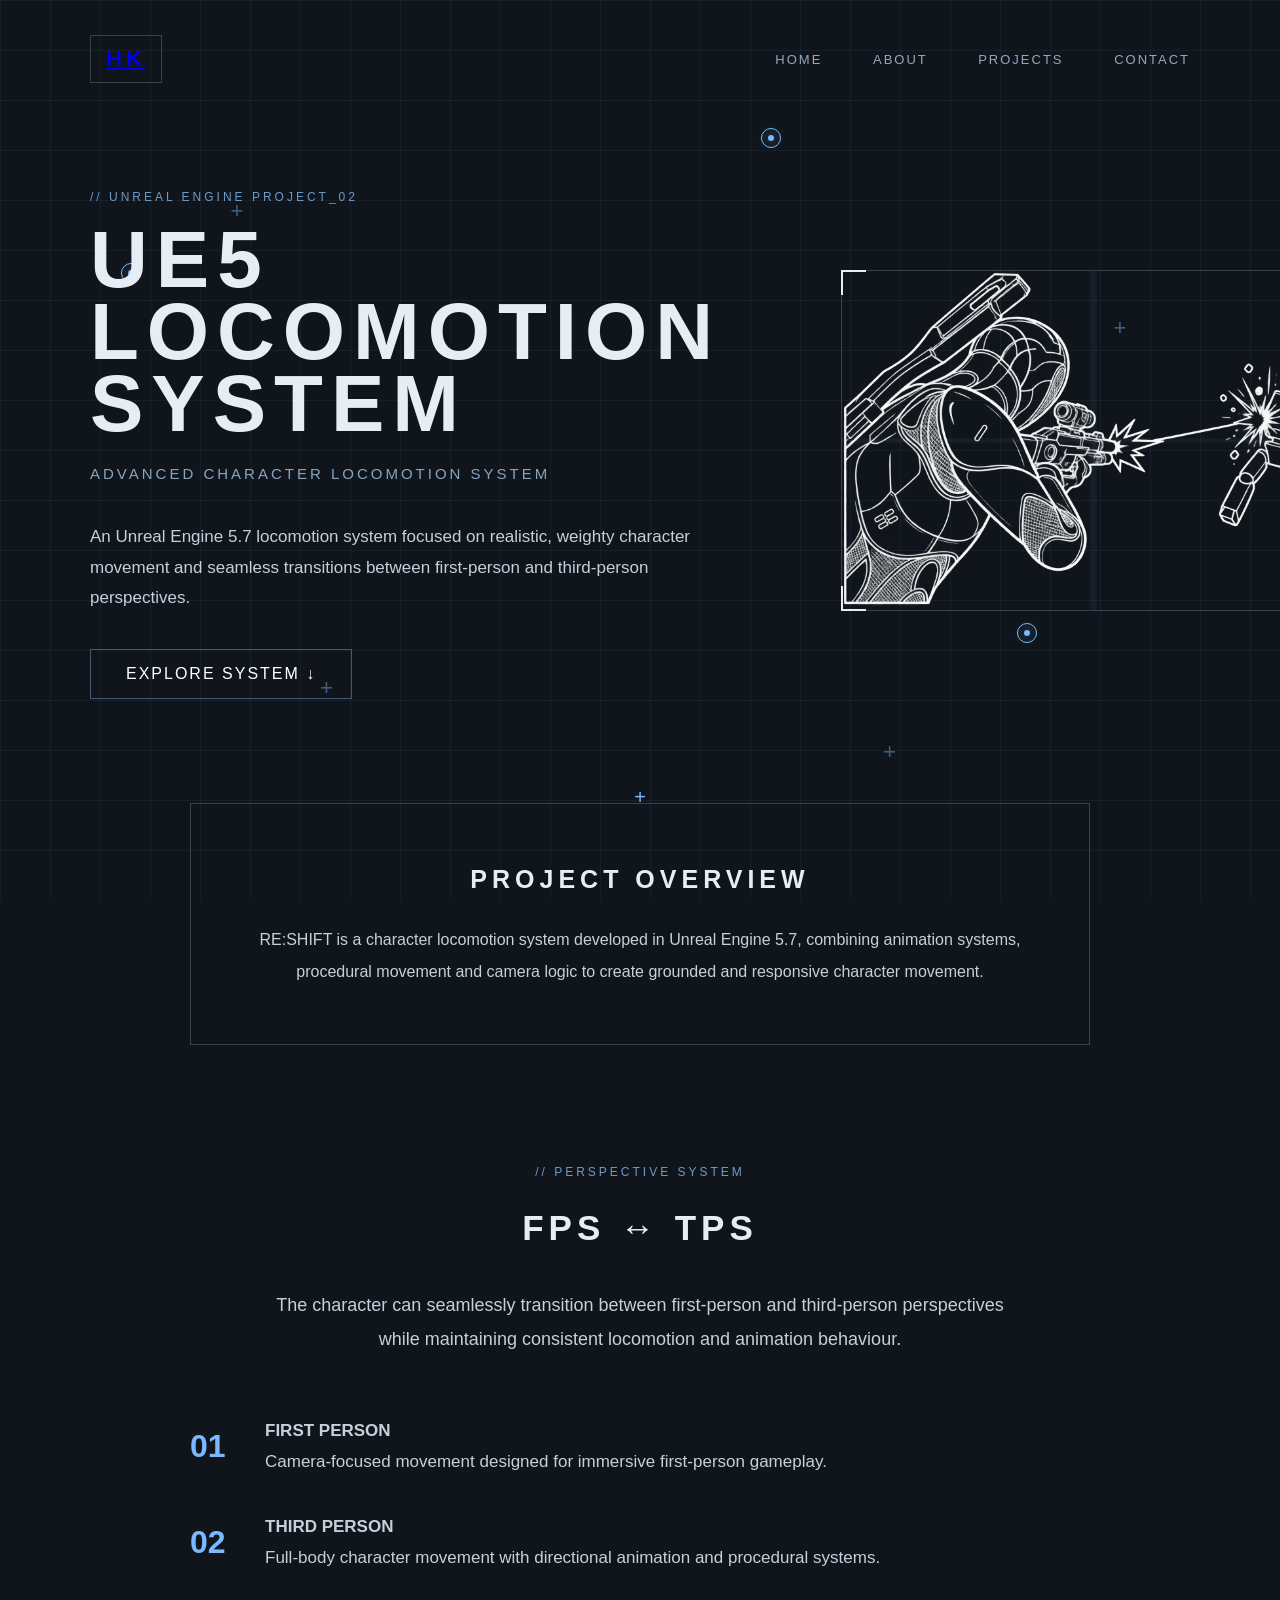
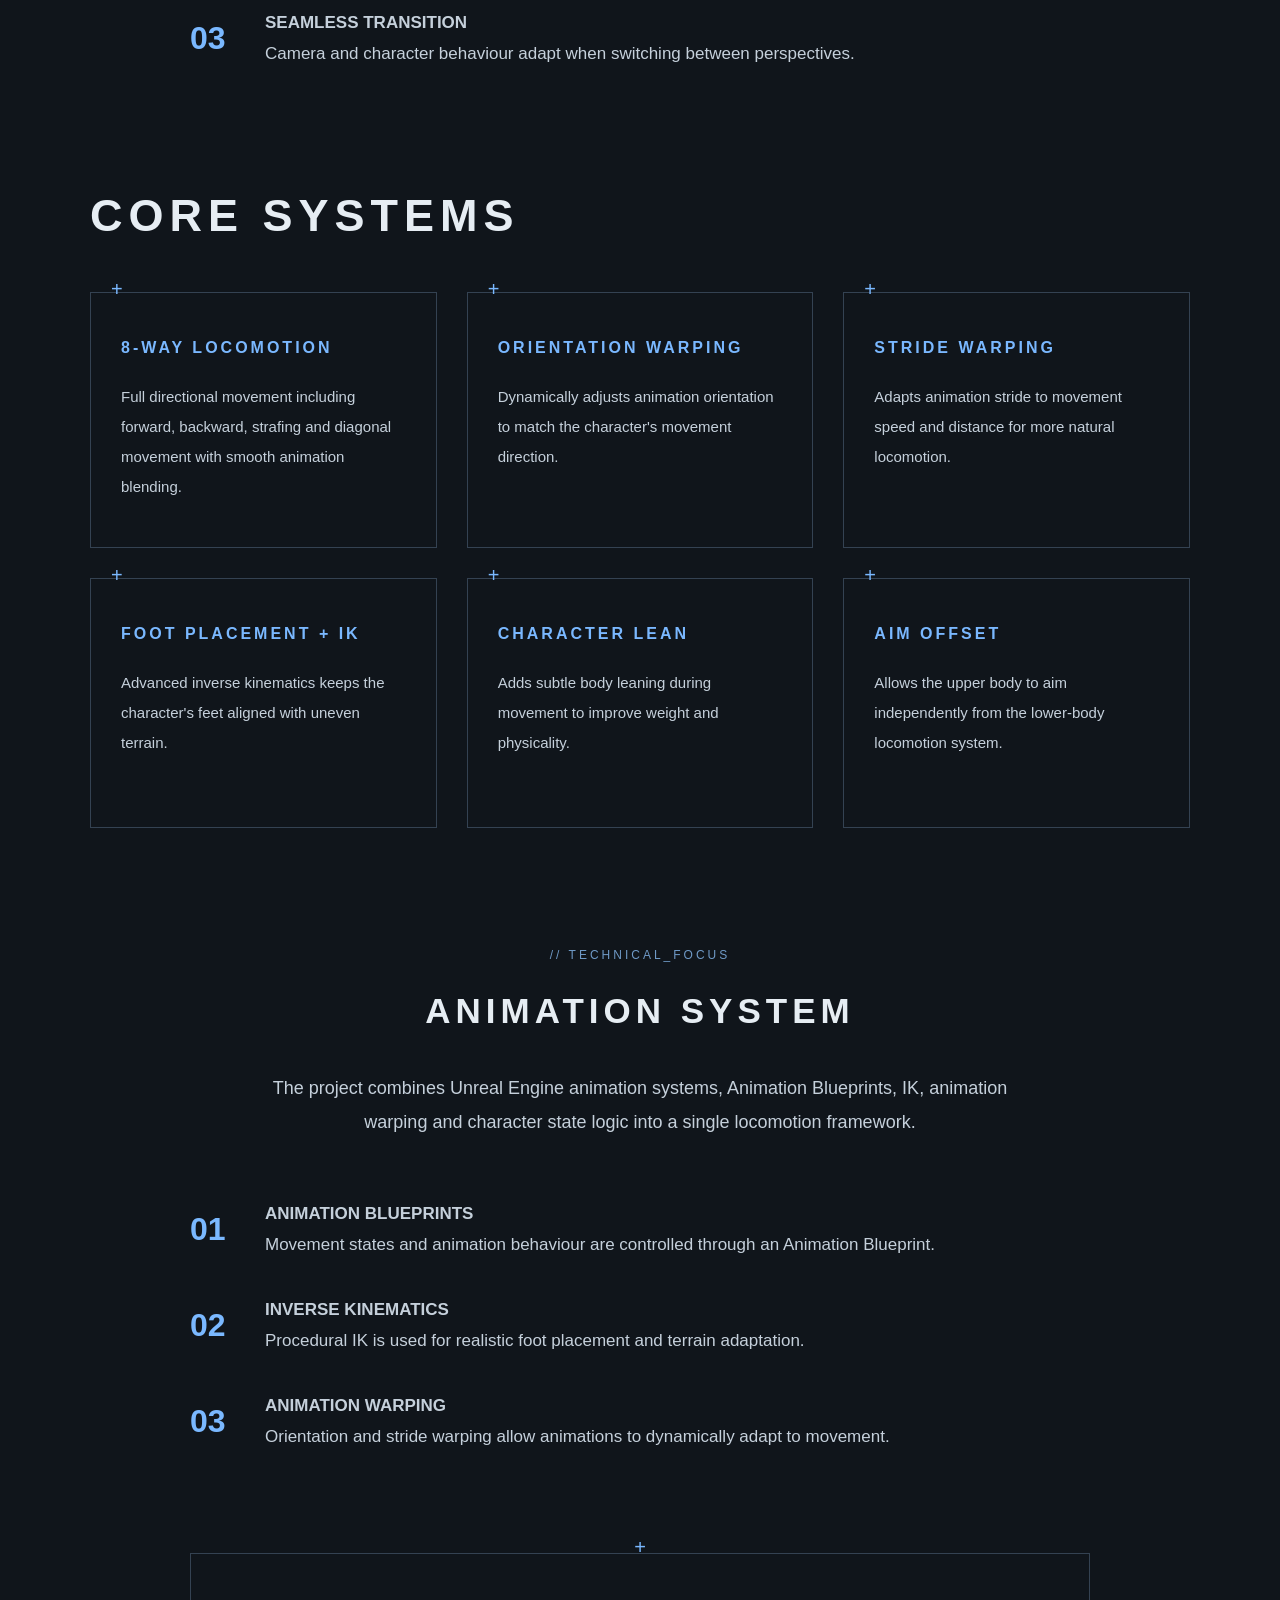
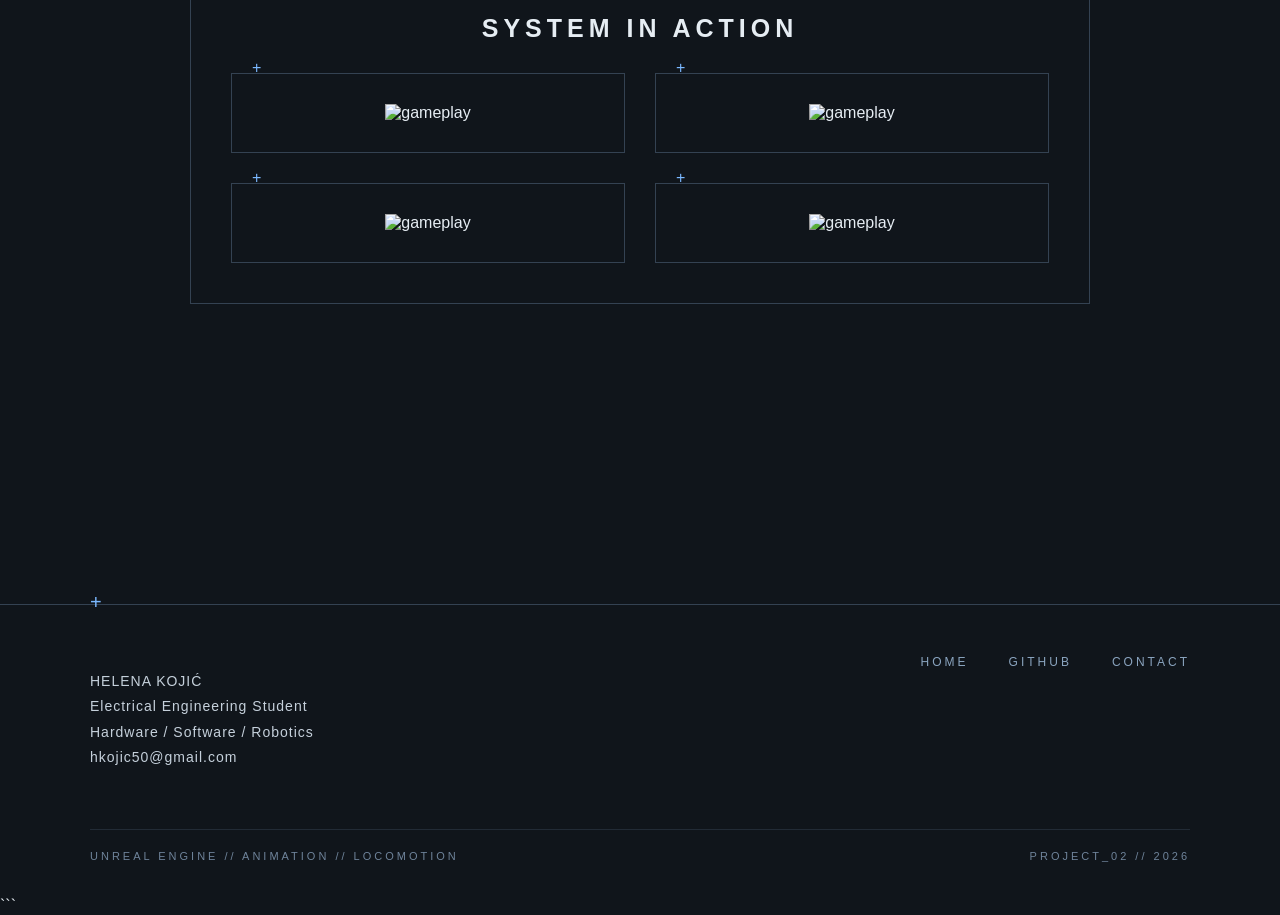
==== commit 227bd4b4: "Update project image and filename in ue5locomotion.html - Changed the class name for the main projec" ====
--- a/ue5locomotion.html
+++ b/ue5locomotion.html
@@ -118,9 +118,9 @@
 
             <!-- Main Project Image -->
 
-            <div class="photo1">
-
-                <div class="photo-frame">
+            <div class="project-image1">
+
+                <div class="photo-frame1">
 
                     <div class="corner top-left"></div>
                     <div class="corner top-right"></div>
@@ -129,7 +129,7 @@
 
 
                     <img
-                        src="photos/ue5.png"
+                        src="photos/ue5proj.png"
                         class="profile"
                         alt="Unreal Engine project"
                     >
--- a/style.css
+++ b/style.css
@@ -1,2143 +1,678 @@
-/* Variables */
-
+/* Variables & Reset */
 :root {
-
     --bg: #10151b;
     --text: #e6edf3;
-
     --muted: #8aa4bf;
     --soft: #c5d0db;
-
     --line: #344252;
     --accent: #7ab8ff;
-
-}
-
-
-/* Reset */
+}
 
 * {
-
     box-sizing: border-box;
-
-}
-
+}
 
 html {
-
     scroll-behavior: smooth;
-
-}
-
+}
 
 body {
-
     margin: 0;
-
     background: var(--bg);
-
     color: var(--text);
-
     font-family: "Segoe UI", sans-serif;
-
     overflow-x: hidden;
-
-}
-
-
-
-/* Background */
-
-
+}
+
+/* Background & Blueprint */
 .grid {
-
     position: fixed;
-
     inset: 0;
-
     background-image:
-    linear-gradient(rgba(120,170,220,.07) 1px, transparent 1px),
-    linear-gradient(90deg, rgba(120,170,220,.07) 1px, transparent 1px);
-
+        linear-gradient(rgba(120,170,220,.07) 1px, transparent 1px),
+        linear-gradient(90deg, rgba(120,170,220,.07) 1px, transparent 1px);
     background-size: 50px 50px;
-
     z-index: -3;
-
     animation: gridMove 20s linear infinite;
-
-}
-
-
-@keyframes gridMove {
-
-    from {
-
-        background-position: 0 0;
-
-    }
-
-
-    to {
-
-        background-position: 50px 50px;
-
-    }
-
-}
-
-
+}
 
 .blueprint-line {
-
     position: fixed;
-
     width: 300px;
-
     height: 1px;
-
     background: var(--accent);
-
     opacity: .25;
-
     top: 25%;
-
     left: -300px;
-
     z-index: -1;
-
     animation: lineMove 12s linear infinite;
-
-}
-
-
-@keyframes lineMove {
-
-    from {
-
-        transform: translateX(0);
-
-    }
-
-
-    to {
-
-        transform: translateX(160vw);
-
-    }
-
-}
-
-
-
-/* Background points */
-
+}
 
 .point {
-
     position: fixed;
-
     width: 6px;
-
     height: 6px;
-
     background: var(--accent);
-
     border-radius: 50%;
-
     box-shadow: 0 0 12px rgba(122,184,255,.8);
-
     z-index: -1;
-
     animation: nodePulse 3s infinite;
-
-}
-
-
+}
 
 .point::after {
-
-    content:"";
-
-    position:absolute;
-
-    width:18px;
-
-    height:18px;
-
-    border:1px solid var(--accent);
-
-    border-radius:50%;
-
-    left:-7px;
-
-    top:-7px;
-
+    content: "";
+    position: absolute;
+    width: 18px;
+    height: 18px;
+    border: 1px solid var(--accent);
+    border-radius: 50%;
+    left: -7px;
+    top: -7px;
     animation: radarPulse 3s infinite;
-
-}
-
-
+}
 
 .point1 {
-
-    top:30%;
-
-    left:10%;
-
-}
-
+    top: 30%;
+    left: 10%;
+}
 
 .point2 {
-
-    top:70%;
-
-    left:80%;
-
-    animation-delay:1s;
-
-}
-
+    top: 70%;
+    left: 80%;
+    animation-delay: 1s;
+}
 
 .point3 {
-
-    top:15%;
-
-    left:60%;
-
-    animation-delay:.5s;
-
-}
-
-
-
-@keyframes nodePulse {
-
-    0%,100% {
-
-        opacity:.35;
-
-    }
-
-
-    50% {
-
-        opacity:1;
-
-    }
-
-}
-
-
-
-@keyframes radarPulse {
-
-    from {
-
-        transform:scale(.5);
-
-        opacity:.6;
-
-    }
-
-
-    to {
-
-        transform:scale(2);
-
-        opacity:0;
-
-    }
-
-}
-
-
-
-/* Blueprint + markers */
-
+    top: 15%;
+    left: 60%;
+    animation-delay: .5s;
+}
 
 .marker {
-
     position: fixed;
-
-    color: var(--accent);
-
-    font-size:22px;
-
-    opacity:.45;
-
-    z-index:-1;
-
+    color: var(--accent);
+    font-size: 22px;
+    opacity: .45;
+    z-index: -1;
     animation: markerPulse 4s infinite ease-in-out;
-
-}
-
+}
 
 .marker1 {
-
-    top:22%;
-
-    left:18%;
-
-}
-
+    top: 22%;
+    left: 18%;
+}
 
 .marker2 {
-
-    top:75%;
-
-    left:25%;
-
-    animation-delay:1s;
-
-}
-
+    top: 75%;
+    left: 25%;
+    animation-delay: 1s;
+}
 
 .marker3 {
-
-    top:35%;
-
-    right:12%;
-
-    animation-delay:.5s;
-
-}
-
+    top: 35%;
+    right: 12%;
+    animation-delay: .5s;
+}
 
 .marker4 {
-
-    bottom:15%;
-
-    right:30%;
-
-    animation-delay:2s;
-
-}
-
-
-
-@keyframes markerPulse {
-
-    0%,100% {
-
-        opacity:.25;
-
-        transform:scale(1);
-
-    }
-
-
-    50% {
-
-        opacity:.7;
-
-        transform:scale(1.15);
-
-    }
-
-}
-
-
-
-/* Header */
-
-
+    bottom: 15%;
+    right: 30%;
+    animation-delay: 2s;
+}
+
+/* Header & Navigation */
 .header {
-
-    display:flex;
-
-    justify-content:space-between;
-
-    align-items:center;
-
-    padding:35px 90px;
-
-}
-
-
+    display: flex;
+    justify-content: space-between;
+    align-items: center;
+    padding: 35px 90px;
+}
 
 .logo {
-
-    font-size:22px;
-
-    font-weight:700;
-
-    letter-spacing:4px;
-
-    border:1px solid var(--line);
-
-    padding:10px 15px;
-
+    font-size: 22px;
+    font-weight: 700;
+    letter-spacing: 4px;
+    border: 1px solid var(--line);
+    padding: 10px 15px;
     animation: glow 3s infinite ease-in-out;
-
-}
-
-
-
-@keyframes glow {
-
-    0%,100% {
-
-        box-shadow:none;
-
-    }
-
-
-    50% {
-
-        box-shadow:0 0 15px rgba(122,184,255,.25);
-
-    }
-
-}
-
-
-
-
-/* Navigation */
-
+}
 
 .nav a {
-
-    position:relative;
-
-    margin-left:45px;
-
-    color:#93a8bd;
-
-    text-decoration:none;
-
-    font-size:13px;
-
-    letter-spacing:2px;
-
-    transition:.3s;
-
-}
-
-
+    position: relative;
+    margin-left: 45px;
+    color: #93a8bd;
+    text-decoration: none;
+    font-size: 13px;
+    letter-spacing: 2px;
+    transition: .3s;
+}
 
 .nav a:hover {
-
-    color:white;
-
-}
-
-
+    color: white;
+}
 
 .nav a::after {
-
-    content:"";
-
-    position:absolute;
-
-    left:0;
-
-    bottom:-8px;
-
-    width:0;
-
-    height:1px;
-
-    background:var(--accent);
-
-    transition:.3s;
-
-}
-
-
+    content: "";
+    position: absolute;
+    left: 0;
+    bottom: -8px;
+    width: 0;
+    height: 1px;
+    background: var(--accent);
+    transition: .3s;
+}
 
 .nav a:hover::after {
-
-    width:100%;
-
-}
-
-
-
-
-/* Hero */
-
-
+    width: 100%;
+}
+
+/* Hero & Typography */
 .hero {
-
-    min-height:80vh;
-
-    display:flex;
-
-    justify-content:space-between;
-
-    align-items:center;
-
-    padding:60px 90px;
-
-}
-
-
+    min-height: 80vh;
+    display: flex;
+    justify-content: space-between;
+    align-items: center;
+    padding: 60px 90px;
+}
 
 .hero-left {
-
-    max-width:650px;
-
-    animation:slideIn 1s ease forwards;
-
-}
-
-
+    max-width: 650px;
+    animation: slideIn 1s ease forwards;
+}
 
 .hero-right {
-
-    display:flex;
-
-    flex-direction:column;
-
-    align-items:center;
-
-    animation:fadeIn 1.2s ease forwards;
-
-}
-
-
-
-
-@keyframes slideIn {
-
-    from {
-
-        opacity:0;
-
-        transform:translateX(-40px);
-
-    }
-
-
-    to {
-
-        opacity:1;
-
-        transform:translateX(0);
-
-    }
-
-}
-
-
-
-@keyframes fadeIn {
-
-    from {
-
-        opacity:0;
-
-        transform:translateY(30px);
-
-    }
-
-
-    to {
-
-        opacity:1;
-
-        transform:translateY(0);
-
-    }
-
-}
-
-
-
-
-/* Typography */
-
+    display: flex;
+    flex-direction: column;
+    align-items: center;
+    animation: fadeIn 1.2s ease forwards;
+}
 
 .tag {
-
-    color:#6f9ac7;
-
-    font-size:12px;
-
-    letter-spacing:3px;
-
-    margin-bottom:20px;
-
-}
-
-
+    color: #6f9ac7;
+    font-size: 12px;
+    letter-spacing: 3px;
+    margin-bottom: 20px;
+}
 
 h1 {
-
-    font-size:80px;
-
-    line-height:.9;
-
-    letter-spacing:8px;
-
-    margin:0 0 25px;
-
-}
-
-
+    font-size: 80px;
+    line-height: .9;
+    letter-spacing: 8px;
+    margin: 0 0 25px;
+}
 
 .subtitle {
-
-    color:var(--muted);
-
-    font-size:15px;
-
-    letter-spacing:3px;
-
-    margin-bottom:30px;
-
-}
-
-
+    color: var(--muted);
+    font-size: 15px;
+    letter-spacing: 3px;
+    margin-bottom: 30px;
+}
 
 .about,
 .description {
-
-    color:var(--soft);
-
-    font-size:17px;
-
-    line-height:1.8;
-
-    max-width:700px;
-
-}
-
-
-
-/* Button */
-
-
+    color: var(--soft);
+    font-size: 17px;
+    line-height: 1.8;
+    max-width: 700px;
+}
+
+.about-page {
+    padding: 60px 90px;
+    width: 100%;
+}
+
+.description {
+    margin-top: 40px;
+}
+
+/* Buttons & Photo */
 .btn {
-
-    display:inline-block;
-
-    position:relative;
-
-    overflow:hidden;
-
-    background:transparent;
-
-    color:white;
-
-    border:1px solid #46586d;
-
-    padding:15px 35px;
-
-    text-decoration:none;
-
-    letter-spacing:2px;
-
-    transition:.3s;
-
-}
-
-
+    display: inline-block;
+    position: relative;
+    overflow: hidden;
+    background: transparent;
+    color: white;
+    border: 1px solid #46586d;
+    padding: 15px 35px;
+    text-decoration: none;
+    letter-spacing: 2px;
+    transition: .3s;
+}
 
 .btn::before {
-
-    content:"";
-
-    position:absolute;
-
-    inset:0;
-
-    background:rgba(122,184,255,.15);
-
-    transform:translateX(-100%);
-
-    transition:.4s;
-
-}
-
-
+    content: "";
+    position: absolute;
+    inset: 0;
+    background: rgba(122,184,255,.15);
+    transform: translateX(-100%);
+    transition: .4s;
+}
 
 .btn:hover::before {
-
-    transform:translateX(0);
-
-}
-
-
+    transform: translateX(0);
+}
 
 .btn:hover {
-
-    transform:translateY(-3px);
-
-    border-color:var(--accent);
-
-}
-
-/* Photo frame */
-
+    transform: translateY(-3px);
+    border-color: var(--accent);
+}
 
 .photo-frame {
-
-    width:380px;
-
-    height:450px;
-
-    padding:15px;
-
-    border:1px solid var(--line);
-
-    position:relative;
-
+    width: 380px;
+    height: 450px;
+    padding: 15px;
+    border: 1px solid var(--line);
+    position: relative;
     background:
-    linear-gradient(
-        90deg,
-        transparent 49%,
-        rgba(122,184,255,.08) 50%,
-        transparent 51%
-    ),
-    linear-gradient(
-        0deg,
-        transparent 49%,
-        rgba(122,184,255,.08) 50%,
-        transparent 51%
-    );
-
-    transition:.4s;
-
-}
-
+        linear-gradient(
+            90deg,
+            transparent 49%,
+            rgba(122,184,255,.08) 50%,
+            transparent 51%
+        ),
+        linear-gradient(
+            0deg,
+            transparent 49%,
+            rgba(122,184,255,.08) 50%,
+            transparent 51%
+        );
+    transition: .4s;
+    animation: photoGlow 4s infinite ease-in-out;
+}
+
+.photo-frame1 {
+    border: 1px solid var(--line);
+    position: relative;
+    background:
+        linear-gradient(
+            90deg,
+            transparent 49%,
+            rgba(122,184,255,.08) 50%,
+            transparent 51%
+        ),
+        linear-gradient(
+            0deg,
+            transparent 49%,
+            rgba(122,184,255,.08) 50%,
+            transparent 51%
+        );
+    transition: .4s;
+    animation: photoGlow 4s infinite ease-in-out;
+}
 
 .photo-frame:hover {
-
-    box-shadow:0 0 25px rgba(122,184,255,.15);
-
-}
-
-
+    box-shadow: 0 0 25px rgba(122,184,255,.15);
+}
 
 .profile {
-
-    width:100%;
-
-    height:100%;
-
-    object-fit:cover;
-
-    filter:grayscale(20%) contrast(1.1);
-
-    transition:.4s;
-
-}
-
-
+    width: 100%;
+    height: 100%;
+    object-fit: cover;
+    filter: grayscale(20%) contrast(1.1);
+    transition: .4s;
+}
 
 .photo-frame:hover .profile {
-
-    transform:scale(1.03);
-
-}
-
-
-
-/* Frame corners */
-
+    transform: scale(1.03);
+}
+
+.photo-frame::before {
+    content: "+";
+    position: absolute;
+    top: -28px;
+    left: 50%;
+    transform: translateX(-50%);
+    color: var(--accent);
+    font-size: 20px;
+    opacity: .5;
+}
+
+.photo-label {
+    margin-top: 15px;
+    color: #6f849b;
+    font-size: 11px;
+    letter-spacing: 3px;
+}
 
 .corner {
-
-    position:absolute;
-
-    width:25px;
-
-    height:25px;
-
-    border-color:var(--accent);
-
-}
-
-
+    position: absolute;
+    width: 25px;
+    height: 25px;
+    border-color: var(--accent);
+}
 
 .top-left {
-
-    top:-1px;
-
-    left:-1px;
-
-    border-top:2px solid;
-
-    border-left:2px solid;
-
-}
-
-
+    top: -1px;
+    left: -1px;
+    border-top: 2px solid;
+    border-left: 2px solid;
+}
 
 .top-right {
-
-    top:-1px;
-
-    right:-1px;
-
-    border-top:2px solid;
-
-    border-right:2px solid;
-
-}
-
-
+    top: -1px;
+    right: -1px;
+    border-top: 2px solid;
+    border-right: 2px solid;
+}
 
 .bottom-left {
-
-    bottom:-1px;
-
-    left:-1px;
-
-    border-bottom:2px solid;
-
-    border-left:2px solid;
-
-}
-
-
+    bottom: -1px;
+    left: -1px;
+    border-bottom: 2px solid;
+    border-left: 2px solid;
+}
 
 .bottom-right {
-
-    bottom:-1px;
-
-    right:-1px;
-
-    border-bottom:2px solid;
-
-    border-right:2px solid;
-
-}
-
-
-
-.photo-frame::before {
-
-    content:"+";
-
-    position:absolute;
-
-    top:-28px;
-
-    left:50%;
-
-    transform:translateX(-50%);
-
-    color:var(--accent);
-
-    font-size:20px;
-
-    opacity:.5;
-
-}
-
-
-
-.photo-label {
-
-    margin-top:15px;
-
-    color:#6f849b;
-
-    font-size:11px;
-
-    letter-spacing:3px;
-
-}
-
-
-
-/* About page */
-
-
-.about-page {
-
-    padding:60px 90px;
-    width:100%;
-
-}
-
-
-
+    bottom: -1px;
+    right: -1px;
+    border-bottom: 2px solid;
+    border-right: 2px solid;
+}
+
+.photo1 {
+    width: 1180px;
+    display: flex;
+    flex-direction: column;
+    align-items: center;
+    margin-left: auto;
+}
+
+/* About & Profile */
 .profile-section {
-
-    
-
-    animation:slideIn 1s ease forwards;
-
-}
-
-
-
-.description {
-
-    margin-top:40px;
-
-}
-
-
-
-/* Focus section */
-
-
+    animation: slideIn 1s ease forwards;
+    display: grid;
+    grid-template-columns: 1fr auto;
+    align-items: center;
+    gap: 120px;
+}
+
+.profile-text {
+    flex: 1;
+    max-width: 700px;
+    animation: profileLeft 1s ease forwards;
+}
+
+.profile-photo {
+    width: 380px;
+    display: flex;
+    flex-direction: column;
+    align-items: center;
+    margin-left: auto;
+    animation: profileRight 1.2s ease forwards;
+}
+
+/* Focus & Philosophy */
 .focus-section {
-
-    max-width:900px;
-
-    margin:100px auto 0;
-
-    text-align:center;
-
-}
-
-
-
-.focus-box {
-
-    border:1px solid var(--line);
-
-    padding:40px;
-
-    margin-bottom:90px;
-
-    position:relative;
-
-}
-
-
-
-.focus-box::before {
-
-    content:"+";
-
-    position:absolute;
-
-    top:-18px;
-
-    left:50%;
-
-    transform:translateX(-50%);
-
-    color:var(--accent);
-
-    font-size:20px;
-
-}
-
-
-
-.focus-box h2 {
-
-    font-size:25px;
-
-    letter-spacing:5px;
-
-    margin-bottom:30px;
-
-}
-
-
-
-.focus-box p {
-
-    color:var(--soft);
-
-    line-height:2;
-
-    font-size:16px;
-
-}
-
-
-
-/* Build philosophy */
-
-
-.philosophy-box {
-
-    border-top:1px solid var(--line);
-
-    border-bottom:1px solid var(--line);
-
-    padding:60px 40px;
-
-    position:relative;
-    
-
-}
-
-
-
-.philosophy-box::before,
-.philosophy-box::after {
-
-    content:"+";
-
-    position:absolute;
-
-    left:50%;
-
-    transform:translateX(-50%);
-
-    color:var(--accent);
-
-    font-size:20px;
-
-}
-
-
-
-.philosophy-box::before {
-
-    top:-13px;
-
-}
-
-
-
-.philosophy-box::after {
-
-    bottom:-13px;
-
-}
-
-
-
-.quote {
-
-    max-width:750px;
-
-    margin:0 auto 30px;
-
-    font-size:42px;
-
-    line-height:1.4;
-
-    font-style:italic;
-
-}
-
-
-
-.quote-description {
-
-    max-width:650px;
-
-    margin:auto;
-
-    color:var(--soft);
-
-    font-size:17px;
-
-    line-height:1.8;
-
-}
-
-
-
-/* Skills */
-
-
-.skills {
-
-    margin-top:120px;
-
-}
-
-
-
-.skills h2 {
-
-    font-size:45px;
-
-    letter-spacing:6px;
-
-    margin-bottom:50px;
-
-}
-
-
-
-.skills-grid {
-
-    display:grid;
-
-    grid-template-columns:repeat(3,1fr);
-
-    gap:30px;
-
-}
-
-
-
-.skill-box {
-
-    border:1px solid var(--line);
-
-    padding:30px;
-
-    min-height:250px;
-
-    position:relative;
-
-    transition:.3s;
-
-}
-
-
-
-.skill-box:hover {
-
-    border-color:var(--accent);
-
-    transform:translateY(-5px);
-
-}
-
-
-
-.skill-box::before {
-
-    content:"+";
-
-    position:absolute;
-
-    top:-15px;
-
-    left:20px;
-
-    color:var(--accent);
-
-    font-size:20px;
-
-}
-
-
-
-.skill-box h3 {
-
-    color:var(--accent);
-
-    font-size:16px;
-
-    letter-spacing:3px;
-
-    margin-bottom:25px;
-
-}
-
-
-
-.skill-box p {
-
-    color:var(--soft);
-
-    line-height:2;
-
-    font-size:15px;
-
-}
-
-
-
-/* Exploration */
-
-.exploration {
-
-    margin:120px auto 0;
-
-    max-width:900px;
-
-    text-align:center;
-
-}
-
-
-
-.exploration h2 {
-
-    font-size:35px;
-
-    letter-spacing:5px;
-
-    margin-bottom:40px;
-
-}
-
-
-
-.exploration-text {
-
-    color:var(--soft);
-
-    font-size:18px;
-
-    line-height:1.9;
-
-    max-width:750px;
-
-    margin:0 auto 60px;
-
-}
-
-
-
-/* Exploration cards */
-
-.exploration-grid {
-
-    display:flex;
-
-    flex-direction:column;
-
-    gap:35px;
-
-}
-
-
-
-.exploration-item {
-
-    display:flex;
-
-    gap:35px;
-
-    align-items:center;
-
-    text-align:left;
-
-}
-
-
-
-.exploration-item span {
-
-    color:var(--accent);
-
-    font-size:32px;
-
-    font-weight:bold;
-
-    min-width:40px;
-
-}
-
-
-
-.exploration-item p {
-
-    color:var(--soft);
-
-    font-size:17px;
-
-    line-height:1.8;
-
-    margin:0;
-
-}
-
-
-
-/* Mobile */
-
-
-@media(max-width:900px) {
-
-
-    .header,
-    .hero,
-    .about-page {
-
-        padding:30px;
-
-    }
-
-
-    .hero,
-    .profile-section {
-
-        flex-direction:column;
-
-        gap:60px;
-
-    }
-
-
-    h1 {
-
-        font-size:50px;
-
-    }
-
-
-    .photo-frame {
-
-        width:300px;
-
-        height:380px;
-
-    }
-
-
-    .profile-photo {
-
-        width:300px;
-
-    }
-
-
-    .skills-grid,
-    .interest-grid {
-
-        grid-template-columns:1fr;
-
-    }
-
-
-    .nav a {
-
-        margin-left:15px;
-
-    }
-
-
-}
-
-/* Interests */
-
-
-.interests {
-
-    margin-top:120px;
-
-}
-
-
-
-.interests h2 {
-
-    font-size:40px;
-
-    letter-spacing:5px;
-
-    margin-bottom:50px;
-
-}
-
-
-
-.interest-grid {
-
-    display:grid;
-
-    grid-template-columns:repeat(2,1fr);
-
-    gap:30px;
-
-}
-
-
-
-.interest-box {
-
-    border:1px solid var(--line);
-
-    padding:30px;
-
-    position:relative;
-
-    transition:.3s;
-
-}
-
-
-
-.interest-box:hover {
-
-    border-color:var(--accent);
-
-    transform:translateY(-5px);
-
-}
-
-
-
-.interest-box::before {
-
-    content:"+";
-
-    position:absolute;
-
-    top:-15px;
-
-    left:20px;
-
-    color:var(--accent);
-
-}
-
-
-
-.interest-box h3 {
-
-    color:var(--accent);
-
-    letter-spacing:3px;
-
-}
-
-
-
-.interest-box p {
-
-    color:var(--soft);
-
-    line-height:1.8;
-
-}
-
-.profile-section {
-
-    display:grid;
-
-    grid-template-columns: 1fr auto;
-
-    align-items:center;
-
-    gap:120px;
-
-}
-
-
-.profile-text {
-
-    flex:1;
-
-    max-width:700px;
-
-}
-
-
-.profile-photo {
-
-    width:380px;
-
-    display:flex;
-
-    flex-direction:column;
-
-    align-items:center;
-
-    margin-left:auto;
-
-}
-
-.photo1 {
-
-    width:1180px;
-
-    display:flex;
-
-    flex-direction:column;
-
-    align-items:center;
-
-    margin-left:auto;
-
-}
-
-
-/* About page animations */
-
-
-/* Profile entrance */
-
-.profile-text {
-
-    animation: profileLeft 1s ease forwards;
-
-}
-
-
-.profile-photo {
-
-    animation: profileRight 1.2s ease forwards;
-
-}
-
-
-
-@keyframes profileLeft {
-
-    from {
-
-        opacity:0;
-
-        transform:translateX(-50px);
-
-    }
-
-
-    to {
-
-        opacity:1;
-
-        transform:translateX(0);
-
-    }
-
-}
-
-
-
-@keyframes profileRight {
-
-    from {
-
-        opacity:0;
-
-        transform:translateX(50px);
-
-    }
-
-
-    to {
-
-        opacity:1;
-
-        transform:translateX(0);
-
-    }
-
-}
-
-
-
-
-/* Section boxes reveal */
-
+    max-width: 900px;
+    margin: 100px auto 0;
+    text-align: center;
+}
 
 .focus-box,
 .philosophy-box,
 .skill-box,
 .interest-box {
-
     animation: boxReveal .8s ease forwards;
-
-}
-
-
-
-@keyframes boxReveal {
-
-    from {
-
-        opacity:0;
-
-        transform:translateY(30px);
-
-    }
-
-
-    to {
-
-        opacity:1;
-
-        transform:translateY(0);
-
-    }
-
-}
-
-
-
-/* Stagger skills */
-
-
-.skill-box:nth-child(1) {
-
-    animation-delay:.1s;
-
-}
-
-
-.skill-box:nth-child(2) {
-
-    animation-delay:.2s;
-
-}
-
-
-.skill-box:nth-child(3) {
-
-    animation-delay:.3s;
-
-}
-
-
-.skill-box:nth-child(4) {
-
-    animation-delay:.4s;
-
-}
-
-
-.skill-box:nth-child(5) {
-
-    animation-delay:.5s;
-
-}
-
-
-.skill-box:nth-child(6) {
-
-    animation-delay:.6s;
-
-}
-
-
-
-
-/* Photo technical glow */
-
-
-.photo-frame {
-
-    animation: photoGlow 4s infinite ease-in-out;
-
-}
-
-
-
-
-
-@keyframes photoGlow {
-
-    0%,100% {
-
-        box-shadow:0 0 0 rgba(122,184,255,0);
-
-    }
-
-
-    50% {
-
-        box-shadow:0 0 25px rgba(122,184,255,.15);
-
-    }
-
-}
-
-
-
-
-/* Floating blueprint markers */
-
+}
+
+.focus-box {
+    border: 1px solid var(--line);
+    padding: 40px;
+    margin-bottom: 90px;
+    position: relative;
+}
+
+.focus-box::before {
+    content: "+";
+    position: absolute;
+    top: -18px;
+    left: 50%;
+    transform: translateX(-50%);
+    color: var(--accent);
+    font-size: 20px;
+}
+
+.focus-box h2 {
+    font-size: 25px;
+    letter-spacing: 5px;
+    margin-bottom: 30px;
+}
+
+.focus-box p {
+    color: var(--soft);
+    line-height: 2;
+    font-size: 16px;
+}
+
+.philosophy-box {
+    border-top: 1px solid var(--line);
+    border-bottom: 1px solid var(--line);
+    padding: 60px 40px;
+    position: relative;
+}
+
+.philosophy-box::before,
+.philosophy-box::after {
+    content: "+";
+    position: absolute;
+    left: 50%;
+    transform: translateX(-50%);
+    color: var(--accent);
+    font-size: 20px;
+}
+
+.philosophy-box::before {
+    top: -13px;
+}
+
+.philosophy-box::after {
+    bottom: -13px;
+}
+
+.quote {
+    max-width: 750px;
+    margin: 0 auto 30px;
+    font-size: 42px;
+    line-height: 1.4;
+    font-style: italic;
+    animation: quoteAppear 1.5s ease forwards;
+}
+
+.quote-description {
+    max-width: 650px;
+    margin: auto;
+    color: var(--soft);
+    font-size: 17px;
+    line-height: 1.8;
+}
 
 .focus-box::before,
 .philosophy-box::before,
 .philosophy-box::after,
 .skill-box::before,
 .interest-box::before {
-
     animation: markerFloat 3s infinite ease-in-out;
-
-}
-
-
-
-@keyframes markerFloat {
-
-    0%,100% {
-
-        opacity:.4;
-
-        transform:translateY(0);
-
-    }
-
-
-    50% {
-
-        opacity:1;
-
-        transform:translateY(-5px);
-
-    }
-
-}
-
-
-
-
-/* Hover effect for skills */
-
-
-.skill-box,
+}
+
+/* Skills & Interests */
+.skills {
+    margin-top: 120px;
+}
+
+.skills h2 {
+    font-size: 45px;
+    letter-spacing: 6px;
+    margin-bottom: 50px;
+}
+
+.skills-grid {
+    display: grid;
+    grid-template-columns: repeat(3, 1fr);
+    gap: 30px;
+}
+
+.skill-box {
+    border: 1px solid var(--line);
+    padding: 30px;
+    min-height: 250px;
+    position: relative;
+    transition:
+        transform .3s ease,
+        border-color .3s ease,
+        box-shadow .3s ease;
+}
+
+.skill-box:hover {
+    border-color: var(--accent);
+    transform: translateY(-8px);
+    box-shadow: 0 0 20px rgba(122,184,255,.12);
+}
+
+.skill-box::before {
+    content: "+";
+    position: absolute;
+    top: -15px;
+    left: 20px;
+    color: var(--accent);
+    font-size: 20px;
+}
+
+.skill-box h3 {
+    color: var(--accent);
+    font-size: 16px;
+    letter-spacing: 3px;
+    margin-bottom: 25px;
+}
+
+.skill-box p {
+    color: var(--soft);
+    line-height: 2;
+    font-size: 15px;
+}
+
+.skill-box:nth-child(1) {
+    animation-delay: .1s;
+}
+
+.skill-box:nth-child(2) {
+    animation-delay: .2s;
+}
+
+.skill-box:nth-child(3) {
+    animation-delay: .3s;
+}
+
+.skill-box:nth-child(4) {
+    animation-delay: .4s;
+}
+
+.skill-box:nth-child(5) {
+    animation-delay: .5s;
+}
+
+.skill-box:nth-child(6) {
+    animation-delay: .6s;
+}
+
+.interests {
+    margin-top: 120px;
+}
+
+.interests h2 {
+    font-size: 40px;
+    letter-spacing: 5px;
+    margin-bottom: 50px;
+}
+
+.interest-grid {
+    display: grid;
+    grid-template-columns: repeat(2, 1fr);
+    gap: 30px;
+}
+
 .interest-box {
-
+    border: 1px solid var(--line);
+    padding: 30px;
+    position: relative;
     transition:
-    transform .3s ease,
-    border-color .3s ease,
-    box-shadow .3s ease;
-
-}
-
-
-
-.skill-box:hover,
+        transform .3s ease,
+        border-color .3s ease,
+        box-shadow .3s ease;
+}
+
 .interest-box:hover {
-
-    transform:translateY(-8px);
-
-    box-shadow:0 0 20px rgba(122,184,255,.12);
-
-}
-
-
-
-/* Quote animation */
-
-
-.quote {
-
-    animation:quoteAppear 1.5s ease forwards;
-
-}
-
-
-
-@keyframes quoteAppear {
-
-    from {
-
-        opacity:0;
-
-        letter-spacing:8px;
-
-    }
-
-
-    to {
-
-        opacity:1;
-
-        letter-spacing:0;
-
-    }
-
-}
-
- /* Footer */
-
-.footer {
-
-    margin-top:150px;
-
-    padding:50px 90px 35px;
-
-    border-top:1px solid var(--line);
-
-    position:relative;
-
-}
-
-
-/* blueprint corner */
-
-.footer::before {
-
-    content:"+";
-
-    position:absolute;
-
-    top:-14px;
-
-    left:90px;
-
-    color:var(--accent);
-
-    font-size:20px;
-
-}
-
-
-
-.footer-main {
-
-    display:flex;
-
-    justify-content:space-between;
-
-    align-items:flex-start;
-
-}
-
-
-
-.footer-logo {
-
-    font-size:42px;
-
-    font-weight:700;
-
-    letter-spacing:8px;
-
-    margin-bottom:15px;
-
-}
-
-
-
-.footer-brand p {
-
-    color:var(--soft);
-
-    font-size:14px;
-
-    line-height:1.8;
-
-    letter-spacing:1px;
-
-}
-
-
-
-
-.footer-links {
-
-    display:flex;
-
-    gap:40px;
-
-}
-
-
-
-.footer-links a {
-
-    color:#8aa4bf;
-
-    text-decoration:none;
-
-    font-size:12px;
-
-    letter-spacing:3px;
-
-    position:relative;
-
-    transition:.3s;
-
-}
-
-
-
-.footer-links a:hover {
-
-    color:var(--accent);
-
-}
-
-
-
-.footer-links a::after {
-
-    content:"";
-
-    position:absolute;
-
-    left:0;
-
-    bottom:-8px;
-
-    width:0;
-
-    height:1px;
-
-    background:var(--accent);
-
-    transition:.3s;
-
-}
-
-
-
-.footer-links a:hover::after {
-
-    width:100%;
-
-}
-
-
-
-/* bottom metadata */
-
-
-.footer-meta {
-
-    margin-top:45px;
-
-    padding-top:20px;
-
-    border-top:1px solid rgba(52,66,82,.5);
-
-    display:flex;
-
-    justify-content:space-between;
-
-    color:#6f849b;
-
-    font-size:11px;
-
-    letter-spacing:3px;
-
-}
-
-/* Contact Page */
-
-
-.contact-page {
-
-    padding:60px 90px;
-
-}
-
-
-
-.contact-header {
-
-    animation:slideIn 1s ease forwards;
-
-}
-
-
-
-.contact-container {
-
-    margin-top:100px;
-
-    display:grid;
-
-    grid-template-columns:1fr 1fr;
-
-    gap:80px;
-
-    align-items:center;
-
-}
-
-
-
-/* Contact boxes */
-
-
-.contact-box {
-
-    border:1px solid var(--line);
-
-    padding:35px;
-
-    margin-bottom:40px;
-
-    position:relative;
-
-    transition:.3s;
-
-}
-
-
-
-.contact-box:hover {
-
-    border-color:var(--accent);
-
-    transform:translateY(-5px);
-
-}
-
-
-
-.contact-box::before {
-
-    content:"+";
-
-    position:absolute;
-
-    top:-15px;
-
-    left:20px;
-
-    color:var(--accent);
-
-}
-
-
-
-.contact-box h2 {
-
-    color:var(--accent);
-
-    font-size:16px;
-
-    letter-spacing:4px;
-
-    margin-bottom:25px;
-
-}
-
-
-
-.contact-box p {
-
-    color:var(--soft);
-
-    line-height:2;
-
-}
-
-
-
-.contact-box a {
-
-    color:var(--soft);
-
-    text-decoration:none;
-
-    transition:.3s;
-
-}
-
-
-
-.contact-box a:hover {
-
-    color:var(--accent);
-
-}
-
-
-
-
-
-/* Terminal */
-
-
-.terminal {
-
-    border:1px solid var(--line);
-
-    padding:45px;
-
-    min-height:300px;
-
-    position:relative;
-
-    background:rgba(122,184,255,.03);
-
-}
-
-
-
-.terminal::before {
-
-    content:"+";
-
-    position:absolute;
-
-    top:-15px;
-
-    left:50%;
-
-    transform:translateX(-50%);
-
-    color:var(--accent);
-
-}
-
-
-
-.terminal-title {
-
-    color:var(--accent);
-
-    letter-spacing:3px;
-
-    font-size:13px;
-
-    margin-bottom:40px;
-
-}
-
-
-
-.terminal p {
-
-    color:var(--soft);
-
-    font-size:17px;
-
-    line-height:2;
-
-}
-
-
-
-.terminal-line {
-
-    margin-top:50px;
-
-    color:var(--accent);
-
-    letter-spacing:4px;
-
-    animation:blinkText 2s infinite;
-
-}
-
-
-
-@keyframes blinkText {
-
-
-0%,100% {
-
-    opacity:.3;
-
-}
-
-
-50% {
-
-    opacity:1;
-
-}
-
-
-}
-
-
-
-
-
-/* Mobile */
-
-
-@media(max-width:900px) {
-
-
-.contact-container {
-
-    grid-template-columns:1fr;
-
-}
-
-
-.contact-page {
-
-    padding:30px;
-
-}
-
-
-}
-
+    border-color: var(--accent);
+    transform: translateY(-8px);
+    box-shadow: 0 0 20px rgba(122,184,255,.12);
+}
+
+.interest-box::before {
+    content: "+";
+    position: absolute;
+    top: -15px;
+    left: 20px;
+    color: var(--accent);
+}
+
+.interest-box h3 {
+    color: var(--accent);
+    letter-spacing: 3px;
+}
+
+.interest-box p {
+    color: var(--soft);
+    line-height: 1.8;
+}
+
+/* Exploration */
+.exploration {
+    margin: 120px auto 0;
+    max-width: 900px;
+    text-align: center;
+}
+
+.exploration h2 {
+    font-size: 35px;
+    letter-spacing: 5px;
+    margin-bottom: 40px;
+}
+
+.exploration-text {
+    color: var(--soft);
+    font-size: 18px;
+    line-height: 1.9;
+    max-width: 750px;
+    margin: 0 auto 60px;
+}
+
+.exploration-grid {
+    display: flex;
+    flex-direction: column;
+    gap: 35px;
+}
+
+.exploration-item {
+    display: flex;
+    gap: 35px;
+    align-items: center;
+    text-align: left;
+}
+
+.exploration-item span {
+    color: var(--accent);
+    font-size: 32px;
+    font-weight: bold;
+    min-width: 40px;
+}
+
+.exploration-item p {
+    color: var(--soft);
+    font-size: 17px;
+    line-height: 1.8;
+    margin: 0;
+}
+
+/* Projects */
 .projects {
     margin-top: 120px;
     max-width: 1100px;
@@ -2152,7 +687,6 @@
     margin-bottom: 70px;
 }
 
-
 .project {
     display: flex;
     align-items: center;
@@ -2160,22 +694,25 @@
     margin-bottom: 100px;
 }
 
-
 .project:nth-child(even) {
     flex-direction: row-reverse;
 }
-
 
 .project-image {
     width: 450px;
     height: 280px;
-    
-    
     display: flex;
     align-items: center;
     justify-content: center;
 }
 
+.project-image1 {
+    width: 670px;
+    height: 380px;
+    display: flex;
+    align-items: center;
+    justify-content: center;
+}
 
 .project-image img {
     width: 100%;
@@ -2183,11 +720,9 @@
     object-fit: cover;
 }
 
-
 .project-info {
     flex: 1;
 }
-
 
 .project-info h3 {
     font-size: 28px;
@@ -2195,9 +730,400 @@
     margin-bottom: 20px;
 }
 
-
 .project-info p {
     color: var(--soft);
     line-height: 1.8;
     font-size: 17px;
+}
+
+/* Contact */
+.contact-page {
+    padding: 60px 90px;
+}
+
+.contact-header {
+    animation: slideIn 1s ease forwards;
+}
+
+.contact-container {
+    margin-top: 100px;
+    display: grid;
+    grid-template-columns: 1fr 1fr;
+    gap: 80px;
+    align-items: center;
+}
+
+.contact-box {
+    border: 1px solid var(--line);
+    padding: 35px;
+    margin-bottom: 40px;
+    position: relative;
+    transition: .3s;
+}
+
+.contact-box:hover {
+    border-color: var(--accent);
+    transform: translateY(-5px);
+}
+
+.contact-box::before {
+    content: "+";
+    position: absolute;
+    top: -15px;
+    left: 20px;
+    color: var(--accent);
+}
+
+.contact-box h2 {
+    color: var(--accent);
+    font-size: 16px;
+    letter-spacing: 4px;
+    margin-bottom: 25px;
+}
+
+.contact-box p {
+    color: var(--soft);
+    line-height: 2;
+}
+
+.contact-box a {
+    color: var(--soft);
+    text-decoration: none;
+    transition: .3s;
+}
+
+.contact-box a:hover {
+    color: var(--accent);
+}
+
+.terminal {
+    border: 1px solid var(--line);
+    padding: 45px;
+    min-height: 300px;
+    position: relative;
+    background: rgba(122,184,255,.03);
+}
+
+.terminal::before {
+    content: "+";
+    position: absolute;
+    top: -15px;
+    left: 50%;
+    transform: translateX(-50%);
+    color: var(--accent);
+}
+
+.terminal-title {
+    color: var(--accent);
+    letter-spacing: 3px;
+    font-size: 13px;
+    margin-bottom: 40px;
+}
+
+.terminal p {
+    color: var(--soft);
+    font-size: 17px;
+    line-height: 2;
+}
+
+.terminal-line {
+    margin-top: 50px;
+    color: var(--accent);
+    letter-spacing: 4px;
+    animation: blinkText 2s infinite;
+}
+
+/* Footer */
+.footer {
+    margin-top: 150px;
+    padding: 50px 90px 35px;
+    border-top: 1px solid var(--line);
+    position: relative;
+}
+
+.footer::before {
+    content: "+";
+    position: absolute;
+    top: -14px;
+    left: 90px;
+    color: var(--accent);
+    font-size: 20px;
+}
+
+.footer-main {
+    display: flex;
+    justify-content: space-between;
+    align-items: flex-start;
+}
+
+.footer-logo {
+    font-size: 42px;
+    font-weight: 700;
+    letter-spacing: 8px;
+    margin-bottom: 15px;
+}
+
+.footer-brand p {
+    color: var(--soft);
+    font-size: 14px;
+    line-height: 1.8;
+    letter-spacing: 1px;
+}
+
+.footer-links {
+    display: flex;
+    gap: 40px;
+}
+
+.footer-links a {
+    color: #8aa4bf;
+    text-decoration: none;
+    font-size: 12px;
+    letter-spacing: 3px;
+    position: relative;
+    transition: .3s;
+}
+
+.footer-links a:hover {
+    color: var(--accent);
+}
+
+.footer-links a::after {
+    content: "";
+    position: absolute;
+    left: 0;
+    bottom: -8px;
+    width: 0;
+    height: 1px;
+    background: var(--accent);
+    transition: .3s;
+}
+
+.footer-links a:hover::after {
+    width: 100%;
+}
+
+.footer-meta {
+    margin-top: 45px;
+    padding-top: 20px;
+    border-top: 1px solid rgba(52,66,82,.5);
+    display: flex;
+    justify-content: space-between;
+    color: #6f849b;
+    font-size: 11px;
+    letter-spacing: 3px;
+}
+
+/* Animations */
+@keyframes gridMove {
+    from {
+        background-position: 0 0;
+    }
+
+    to {
+        background-position: 50px 50px;
+    }
+}
+
+@keyframes lineMove {
+    from {
+        transform: translateX(0);
+    }
+
+    to {
+        transform: translateX(160vw);
+    }
+}
+
+@keyframes nodePulse {
+    0%, 100% {
+        opacity: .35;
+    }
+
+    50% {
+        opacity: 1;
+    }
+}
+
+@keyframes radarPulse {
+    from {
+        transform: scale(.5);
+        opacity: .6;
+    }
+
+    to {
+        transform: scale(2);
+        opacity: 0;
+    }
+}
+
+@keyframes markerPulse {
+    0%, 100% {
+        opacity: .25;
+        transform: scale(1);
+    }
+
+    50% {
+        opacity: .7;
+        transform: scale(1.15);
+    }
+}
+
+@keyframes glow {
+    0%, 100% {
+        box-shadow: none;
+    }
+
+    50% {
+        box-shadow: 0 0 15px rgba(122,184,255,.25);
+    }
+}
+
+@keyframes slideIn {
+    from {
+        opacity: 0;
+        transform: translateX(-40px);
+    }
+
+    to {
+        opacity: 1;
+        transform: translateX(0);
+    }
+}
+
+@keyframes fadeIn {
+    from {
+        opacity: 0;
+        transform: translateY(30px);
+    }
+
+    to {
+        opacity: 1;
+        transform: translateY(0);
+    }
+}
+
+@keyframes profileLeft {
+    from {
+        opacity: 0;
+        transform: translateX(-50px);
+    }
+
+    to {
+        opacity: 1;
+        transform: translateX(0);
+    }
+}
+
+@keyframes profileRight {
+    from {
+        opacity: 0;
+        transform: translateX(50px);
+    }
+
+    to {
+        opacity: 1;
+        transform: translateX(0);
+    }
+}
+
+@keyframes boxReveal {
+    from {
+        opacity: 0;
+        transform: translateY(30px);
+    }
+
+    to {
+        opacity: 1;
+        transform: translateY(0);
+    }
+}
+
+@keyframes photoGlow {
+    0%, 100% {
+        box-shadow: 0 0 0 rgba(122,184,255,0);
+    }
+
+    50% {
+        box-shadow: 0 0 25px rgba(122,184,255,.15);
+    }
+}
+
+@keyframes markerFloat {
+    0%, 100% {
+        opacity: .4;
+        transform: translateY(0);
+    }
+
+    50% {
+        opacity: 1;
+        transform: translateY(-5px);
+    }
+}
+
+@keyframes quoteAppear {
+    from {
+        opacity: 0;
+        letter-spacing: 8px;
+    }
+
+    to {
+        opacity: 1;
+        letter-spacing: 0;
+    }
+}
+
+@keyframes blinkText {
+    0%, 100% {
+        opacity: .3;
+    }
+
+    50% {
+        opacity: 1;
+    }
+}
+
+/* Mobile */
+@media(max-width:900px) {
+    .header,
+    .hero,
+    .about-page {
+        padding: 30px;
+    }
+
+    .hero,
+    .profile-section {
+        flex-direction: column;
+        gap: 60px;
+    }
+
+    h1 {
+        font-size: 50px;
+    }
+
+    .photo-frame {
+        width: 300px;
+        height: 380px;
+    }
+
+    .profile-photo {
+        width: 300px;
+    }
+
+    .skills-grid,
+    .interest-grid {
+        grid-template-columns: 1fr;
+    }
+
+    .nav a {
+        margin-left: 15px;
+    }
+
+    .contact-container {
+        grid-template-columns: 1fr;
+    }
+
+    .contact-page {
+        padding: 30px;
+    }
 }
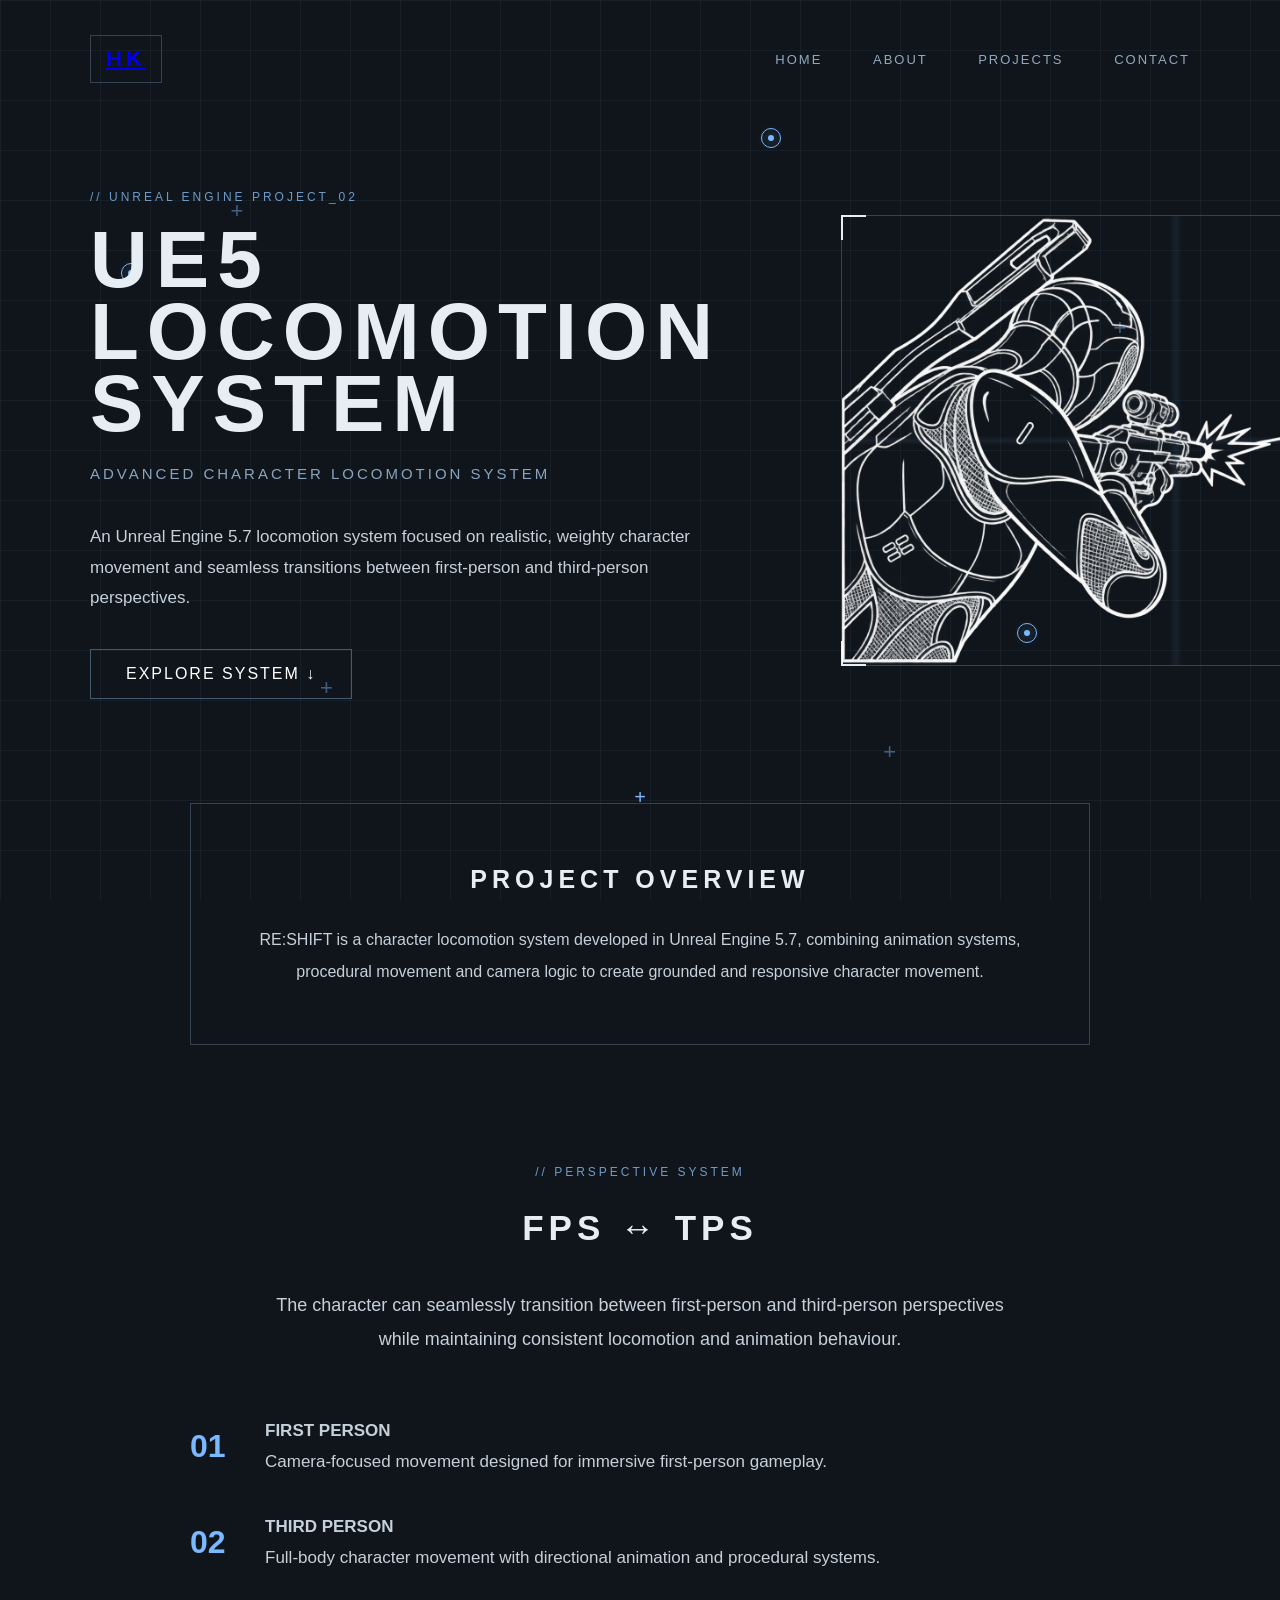
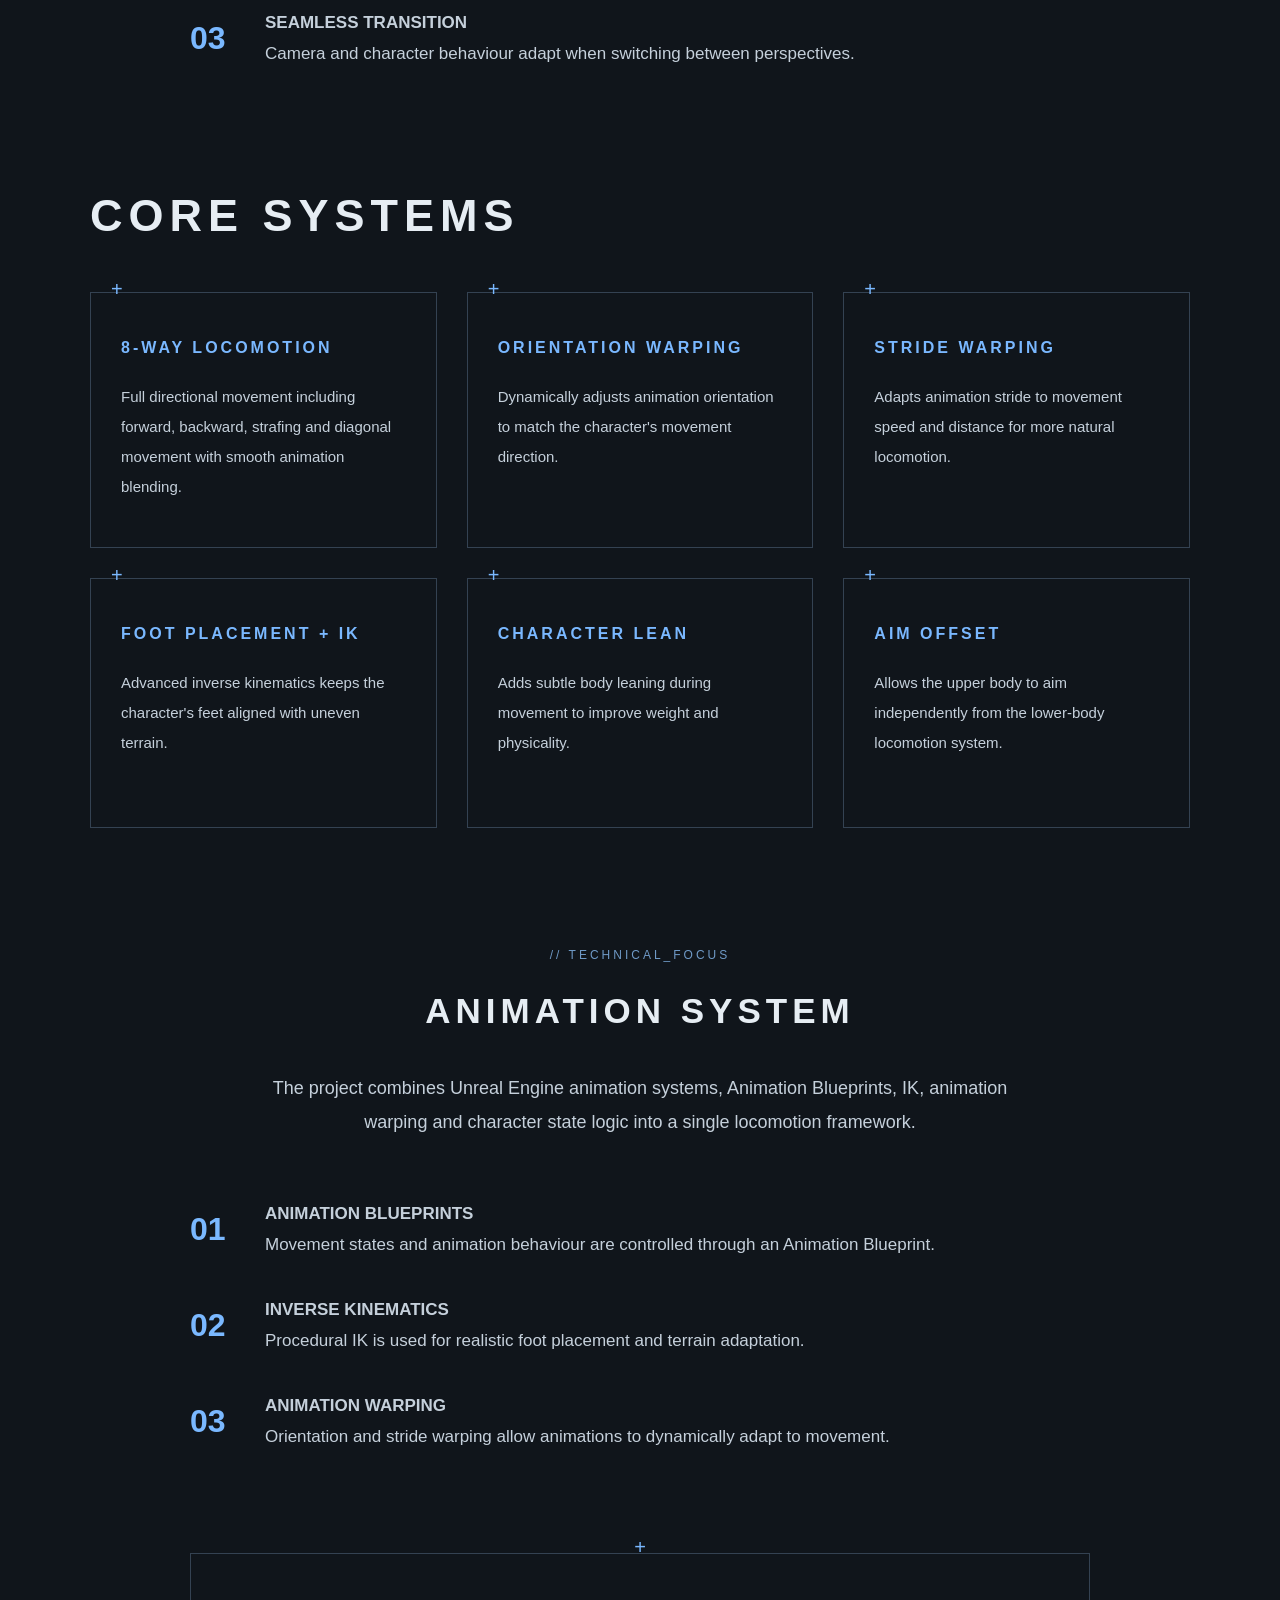
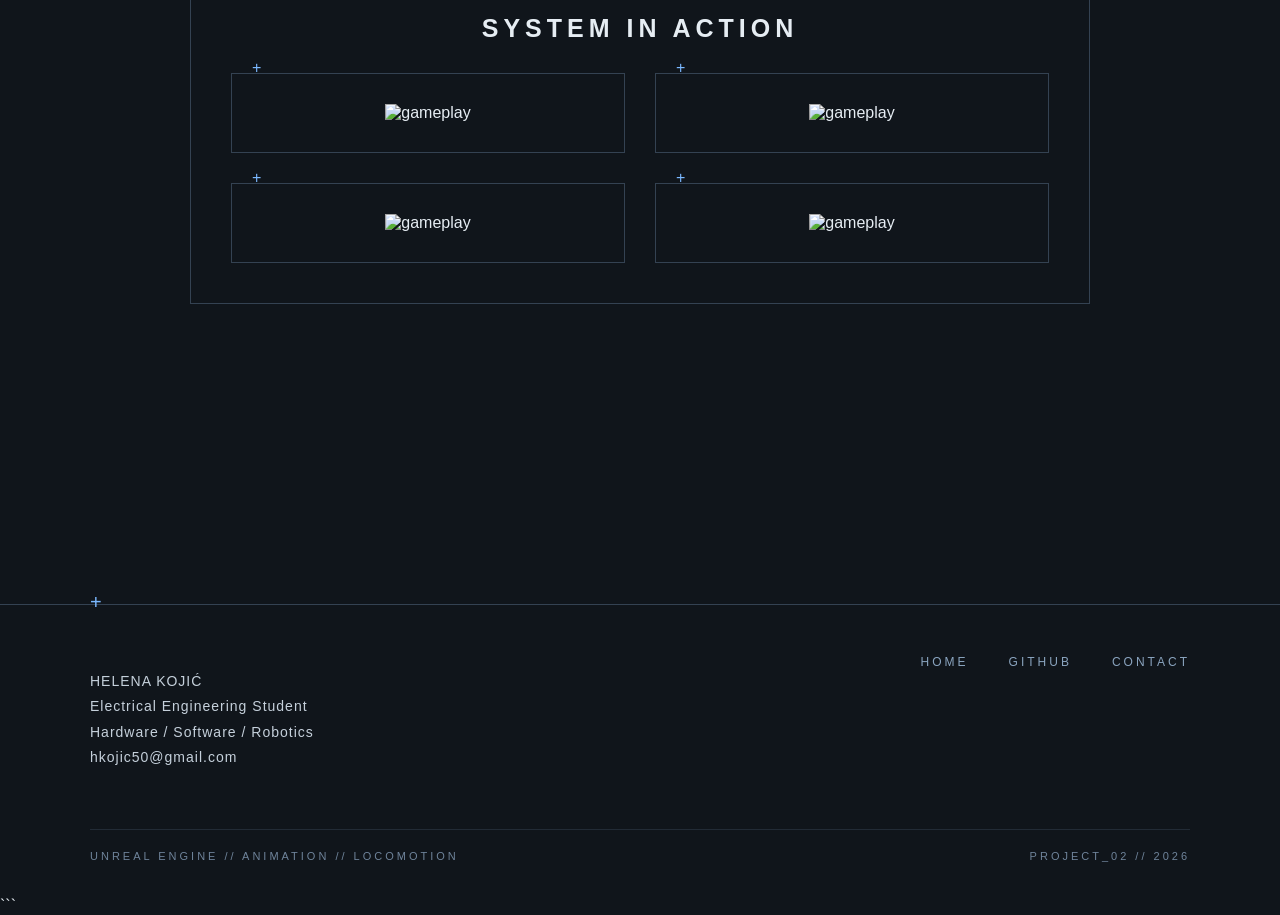
==== commit 2fe2c288: "Enhance photo frame hover effect and add styling for photo label" ====
--- a/ue5locomotion.html
+++ b/ue5locomotion.html
@@ -137,9 +137,7 @@
                 </div>
 
 
-                <p class="photo-label">
-                    UNREAL_ENGINE_5.7
-                </p>
+                
 
             </div>
 
--- a/style.css
+++ b/style.css
@@ -304,6 +304,9 @@
     box-shadow: 0 0 25px rgba(122,184,255,.15);
 }
 
+.photo-frame1:hover {
+    box-shadow: 0 0 25px rgba(122,184,255,.15);
+}
 .profile {
     width: 100%;
     height: 100%;
@@ -332,6 +335,14 @@
     color: #6f849b;
     font-size: 11px;
     letter-spacing: 3px;
+}
+
+.photo-label1 {
+    margin-top: 15px;
+    color: #6f849b;
+    font-size: 11px;
+    letter-spacing: 3px;
+    text-align: center;
 }
 
 .corner {
@@ -712,6 +723,8 @@
     display: flex;
     align-items: center;
     justify-content: center;
+    flex-direction: column;
+    
 }
 
 .project-image img {
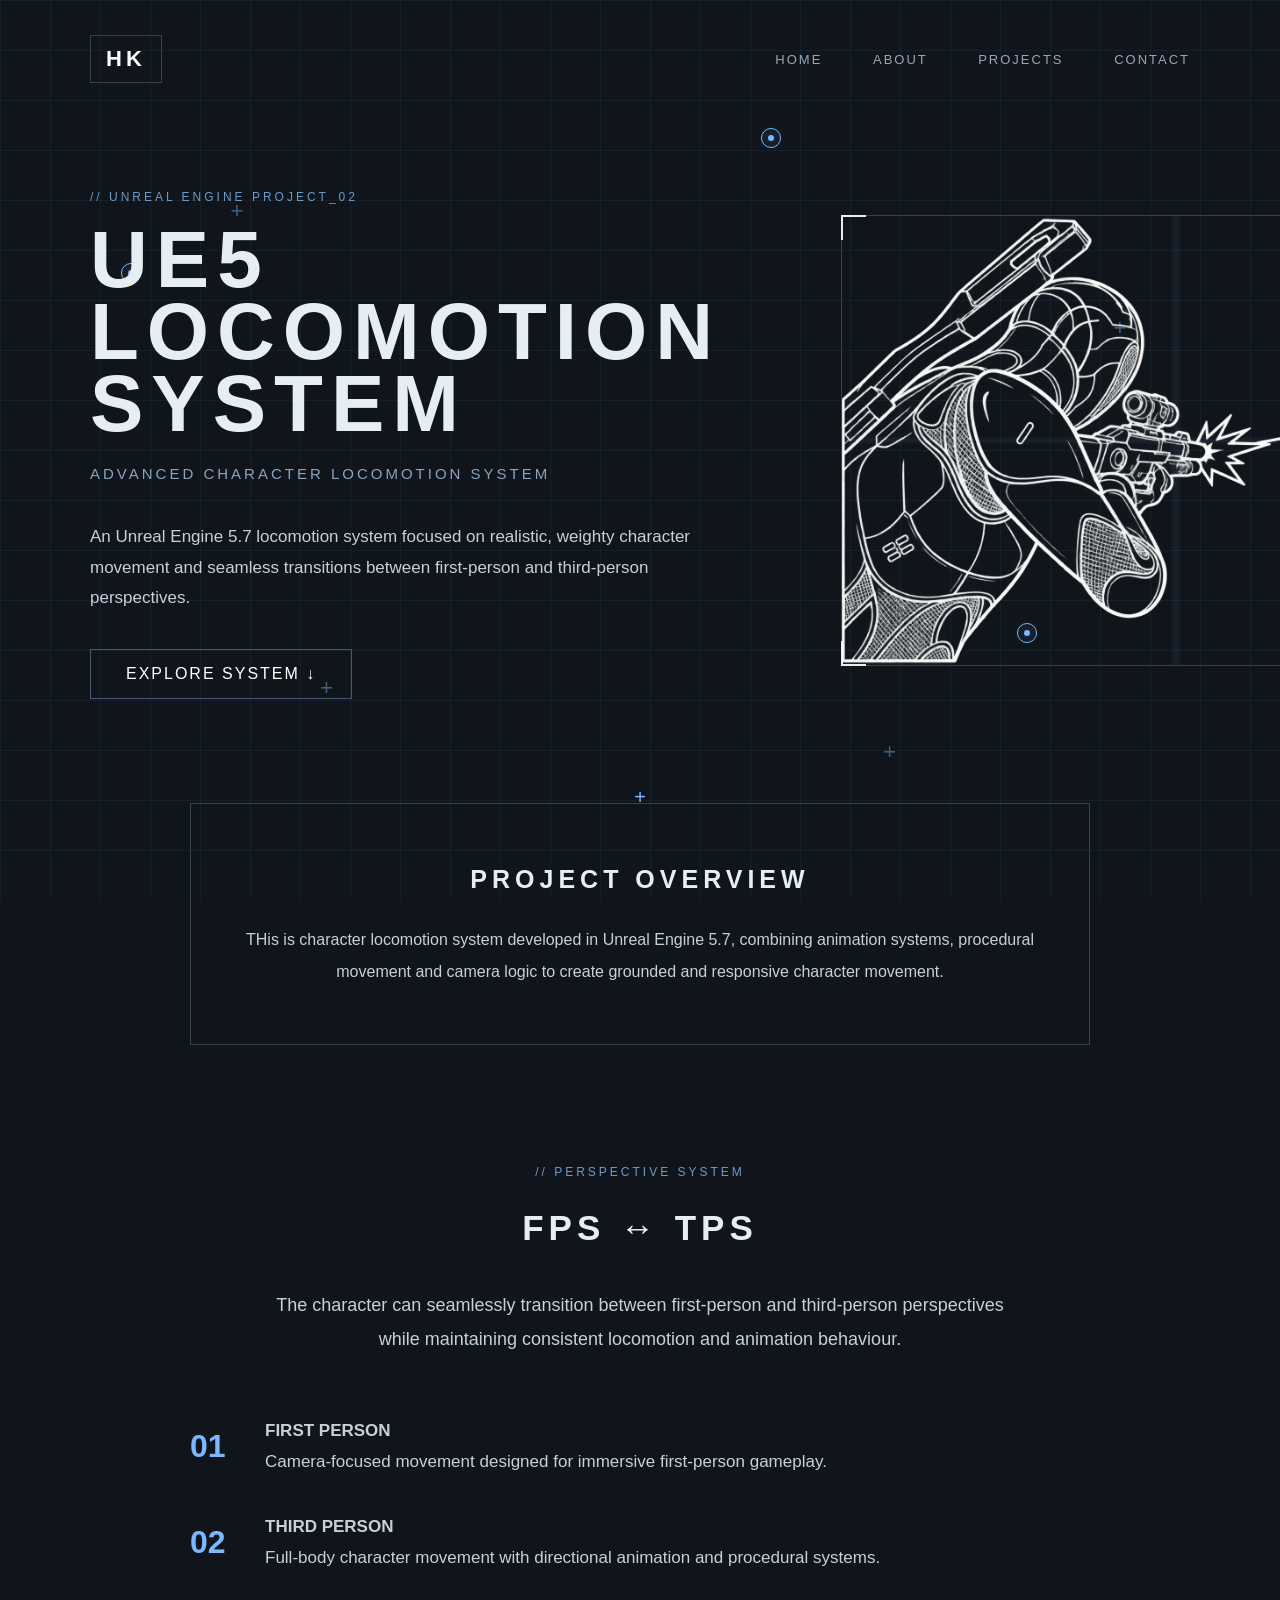
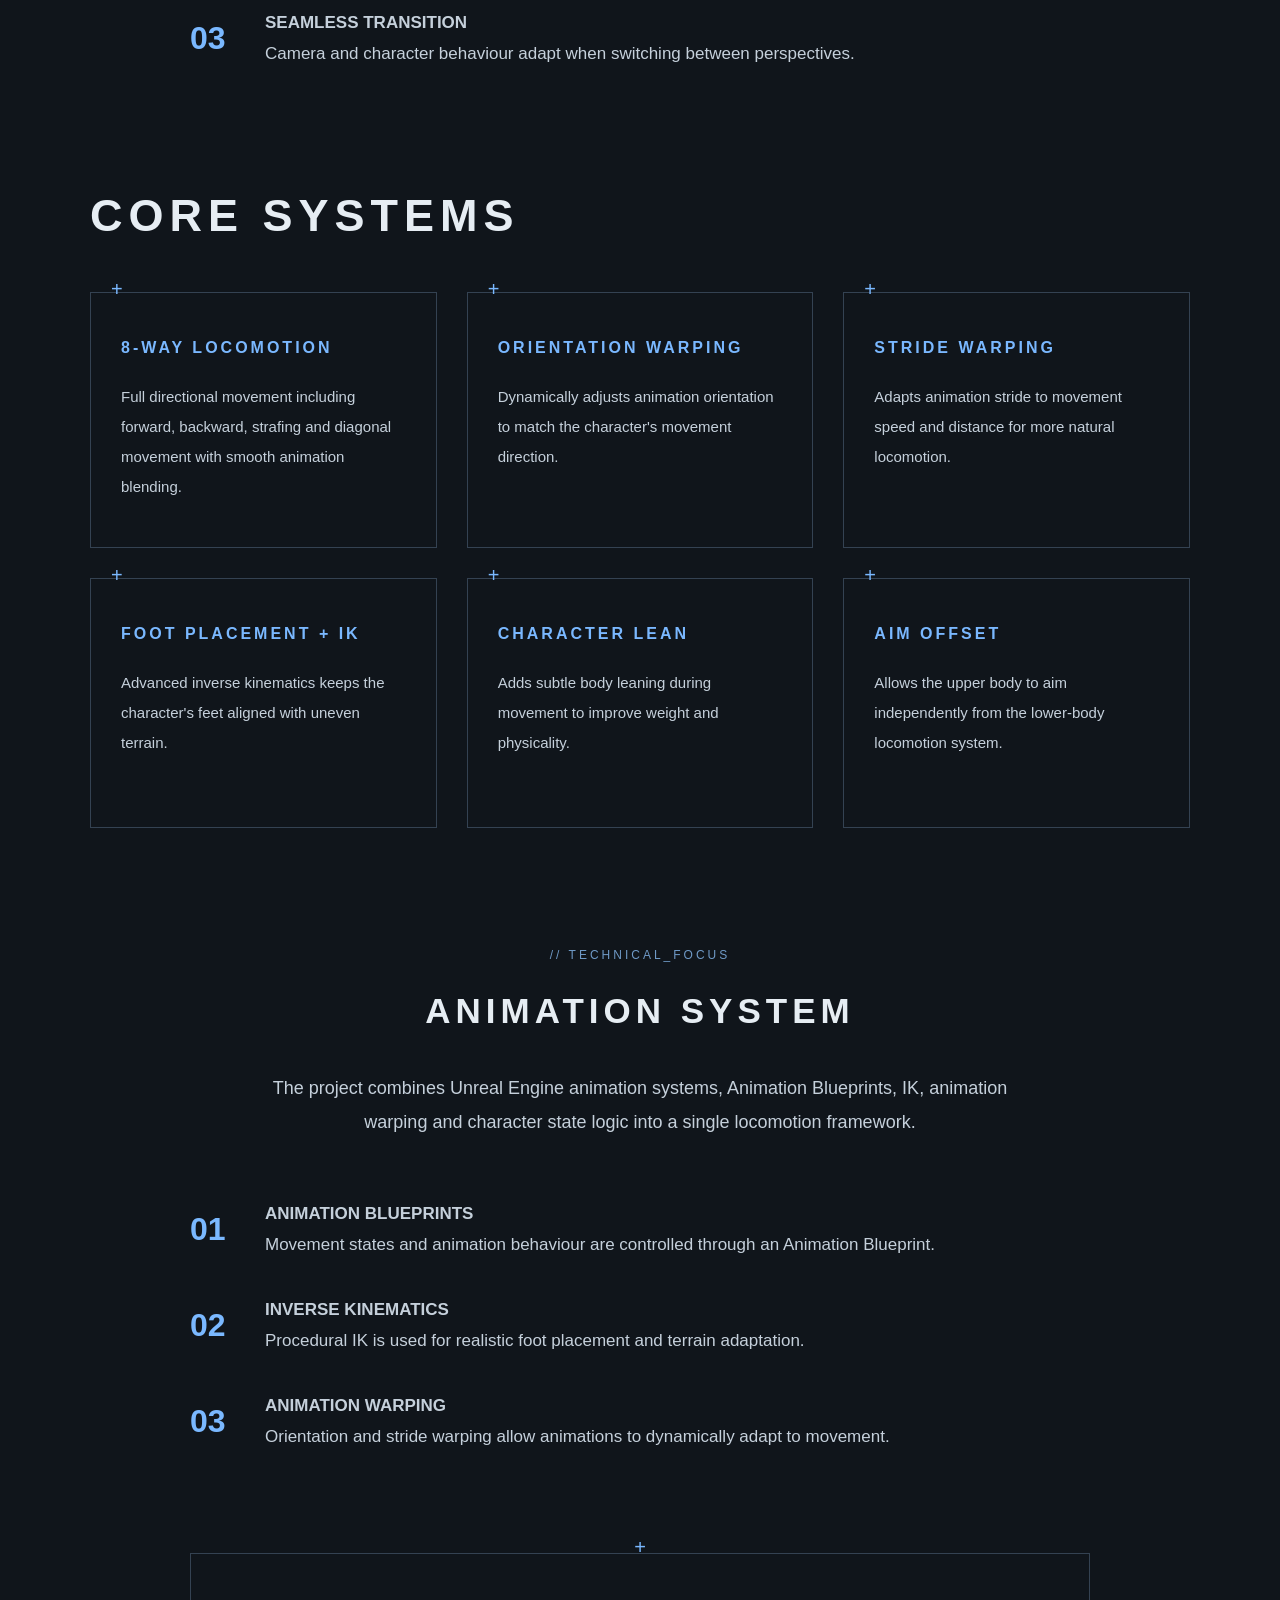
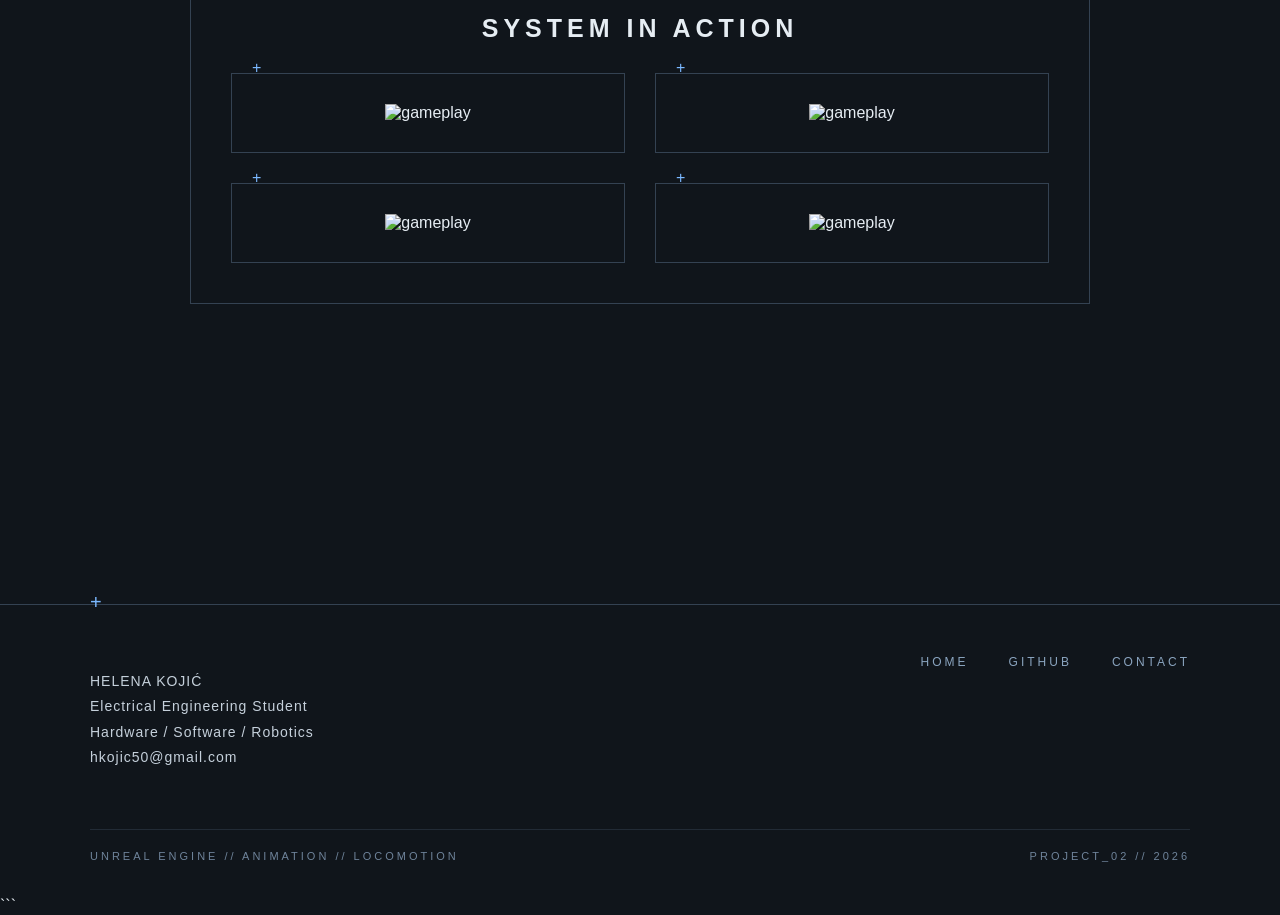
==== commit 4b09866f: "Enhance styling for project links and update text in UE5 locomotion page" ====
--- a/ue5locomotion.html
+++ b/ue5locomotion.html
@@ -38,7 +38,7 @@
 
     <header class="header">
 
-        <a href="index.html" class="logo">
+        <a href="index.html" class="logo" style="text-decoration: none; color: #fff;">
             HK
         </a>
 
@@ -160,7 +160,7 @@
 
                 <p>
 
-                    RE:SHIFT is a character locomotion system developed
+                    THis is character locomotion system developed
                     in Unreal Engine 5.7, combining animation systems,
                     procedural movement and camera logic to create
                     grounded and responsive character movement.
